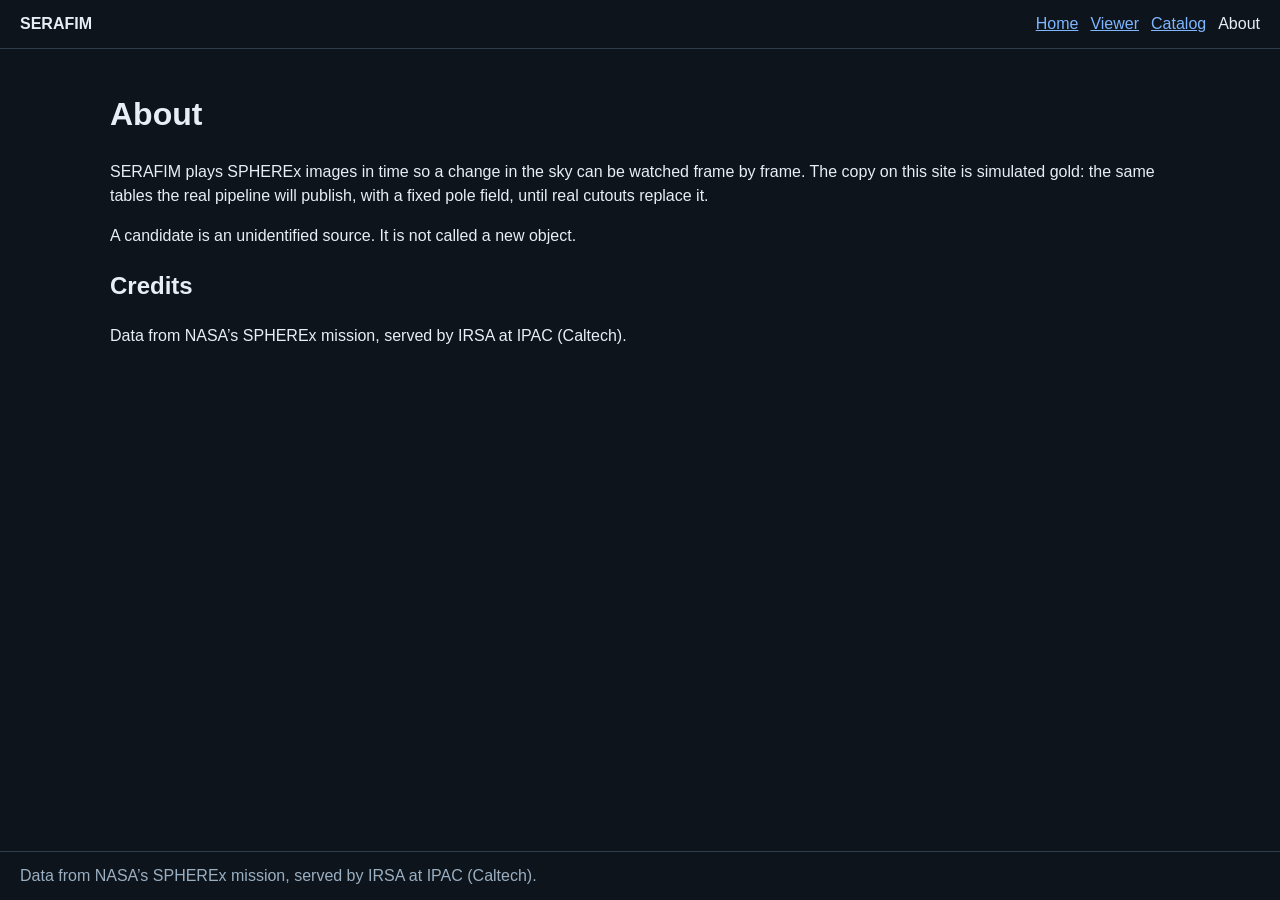
==== web/about.html @ 4dcbddbf "feat(web): publish a timeline the site can play The pages were only task comments. This plays the si" ====
<!DOCTYPE html>
<html lang="en">
<head>
  <meta charset="utf-8">
  <meta name="viewport" content="width=device-width, initial-scale=1">
  <title>About · SERAFIM</title>
  <link rel="stylesheet" href="css/styles.css">
</head>
<body>
  <header class="bar">
    <a class="brand" href="index.html">SERAFIM</a>
    <nav>
      <a href="index.html">Home</a>
      <a href="viewer.html">Viewer</a>
      <a href="catalog.html">Catalog</a>
      <a href="about.html" aria-current="page">About</a>
    </nav>
  </header>
  <main class="wrap">
    <h1>About</h1>
    <p>SERAFIM plays SPHEREx images in time so a change in the sky can be watched frame by frame. The copy on this site is simulated gold: the same tables the real pipeline will publish, with a fixed pole field, until real cutouts replace it.</p>
    <p>A candidate is an unidentified source. It is not called a new object.</p>
    <h2>Credits</h2>
    <p>Data from NASA’s SPHEREx mission, served by IRSA at IPAC (Caltech).</p>
  </main>
  <footer class="bar foot">
    Data from NASA’s SPHEREx mission, served by IRSA at IPAC (Caltech).
  </footer>
</body>
</html>
---- web/css/styles.css ----
:root {
  color-scheme: dark;
  --bg: #0e141b;
  --card: #18222c;
  --text: #e7eef6;
  --muted: #9aafc2;
  --line: #2c3d4e;
  --accent: #7eb6ff;
}

* { box-sizing: border-box; }

body {
  margin: 0;
  min-height: 100vh;
  display: flex;
  flex-direction: column;
  background: var(--bg);
  color: var(--text);
  font: 16px/1.5 "Segoe UI", sans-serif;
}

a { color: var(--accent); }

.bar {
  display: flex;
  flex-wrap: wrap;
  gap: 0.75rem 1.25rem;
  align-items: center;
  justify-content: space-between;
  padding: 0.75rem 1.25rem;
  border-bottom: 1px solid var(--line);
}

.foot { margin-top: auto; border-bottom: 0; border-top: 1px solid var(--line); color: var(--muted); }

.brand { font-weight: 700; text-decoration: none; color: var(--text); }

nav { display: flex; flex-wrap: wrap; gap: 0.75rem; }

nav a[aria-current="page"] { color: var(--text); text-decoration: none; }

.wrap { width: min(1100px, 100%); margin: 0 auto; padding: 1.25rem; }

.lead { font-size: 1.15rem; }

.status { color: var(--muted); }

.cards { display: grid; gap: 1rem; grid-template-columns: repeat(auto-fit, minmax(min(240px, 100%), 1fr)); }

.card {
  background: var(--card);
  border: 1px solid var(--line);
  border-radius: 12px;
  padding: 1rem;
}

button, .button {
  background: var(--accent);
  color: #071018;
  border: 0;
  border-radius: 8px;
  padding: 0.45rem 0.8rem;
  font: inherit;
  cursor: pointer;
  text-decoration: none;
  display: inline-block;
}

.toolbar, .caption { display: flex; flex-wrap: wrap; gap: 0.75rem 1rem; align-items: center; }

.toolbar input[type="range"] { width: min(280px, 60vw); }

.stage-row { display: flex; flex-wrap: wrap; gap: 1rem; align-items: flex-start; }

.stage { position: relative; max-width: 100%; }

.stage img { display: block; max-width: 100%; height: auto; background: #000; }

.stage svg { position: absolute; inset: 0; width: 100%; height: 100%; }

.panel {
  background: var(--card);
  border: 1px solid var(--line);
  border-radius: 12px;
  padding: 1rem;
  min-width: min(280px, 100%);
  max-width: 360px;
}

.panel dl { margin: 0; }
.panel dt { color: var(--muted); }
.panel dd { margin: 0 0 0.6rem; }

.table-wrap { overflow-x: auto; }

table { width: 100%; border-collapse: collapse; }

th, td { text-align: left; padding: 0.45rem 0.6rem; border-bottom: 1px solid var(--line); vertical-align: top; }

.mark { cursor: pointer; }
.known { fill: none; stroke: #3dde8a; stroke-width: 2; }
.candidate { fill: none; stroke: #f0b429; stroke-width: 2; }
.discarded { fill: none; stroke: #9aa4b2; stroke-width: 2; }
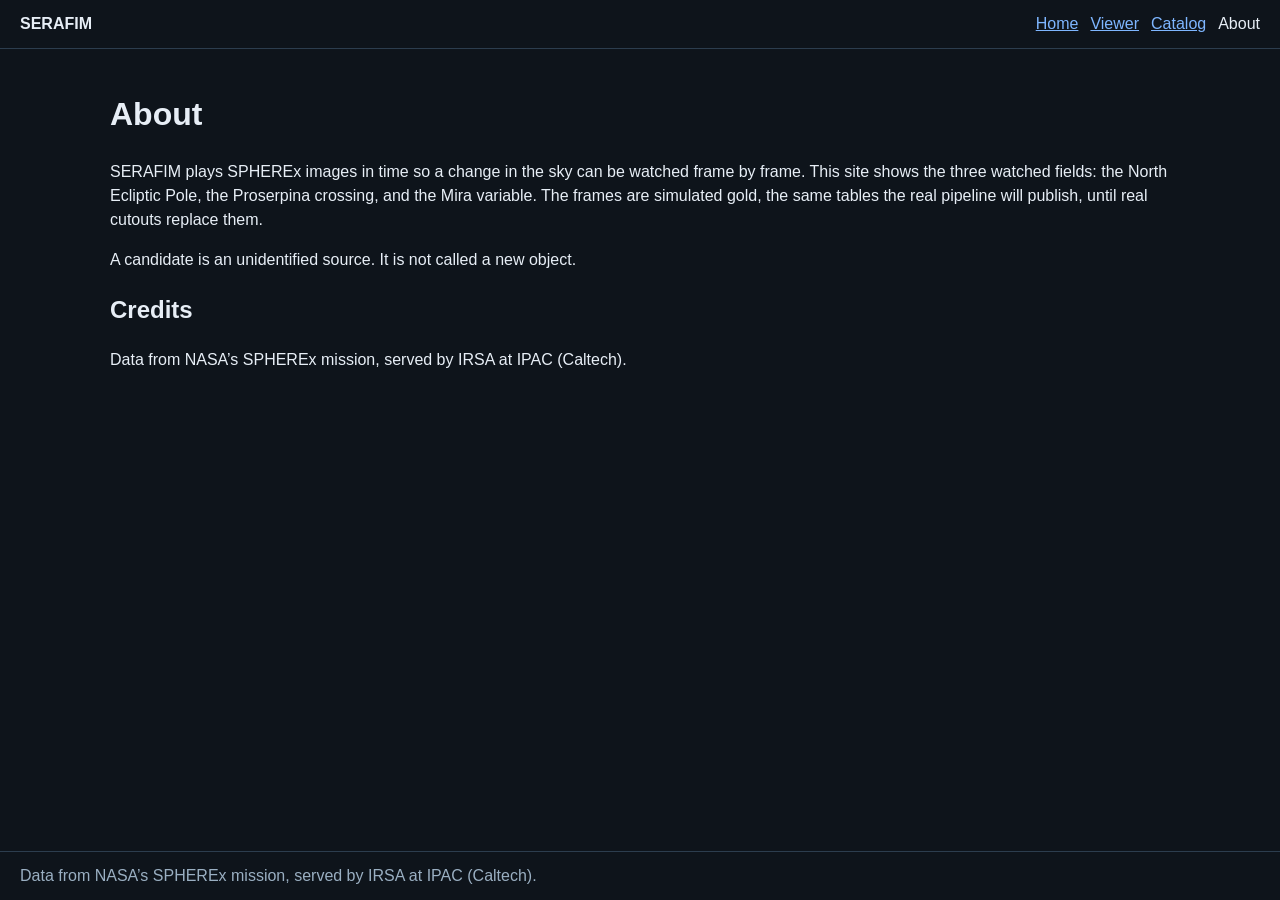
==== commit 0bf6fc69: "feat(web): show every watched region on the published site Co-authored-by: Cursor <cursoragent@curso" ====
--- a/web/about.html
+++ b/web/about.html
@@ -18,7 +18,7 @@
   </header>
   <main class="wrap">
     <h1>About</h1>
-    <p>SERAFIM plays SPHEREx images in time so a change in the sky can be watched frame by frame. The copy on this site is simulated gold: the same tables the real pipeline will publish, with a fixed pole field, until real cutouts replace it.</p>
+    <p>SERAFIM plays SPHEREx images in time so a change in the sky can be watched frame by frame. This site shows the three watched fields: the North Ecliptic Pole, the Proserpina crossing, and the Mira variable. The frames are simulated gold, the same tables the real pipeline will publish, until real cutouts replace them.</p>
     <p>A candidate is an unidentified source. It is not called a new object.</p>
     <h2>Credits</h2>
     <p>Data from NASA’s SPHEREx mission, served by IRSA at IPAC (Caltech).</p>
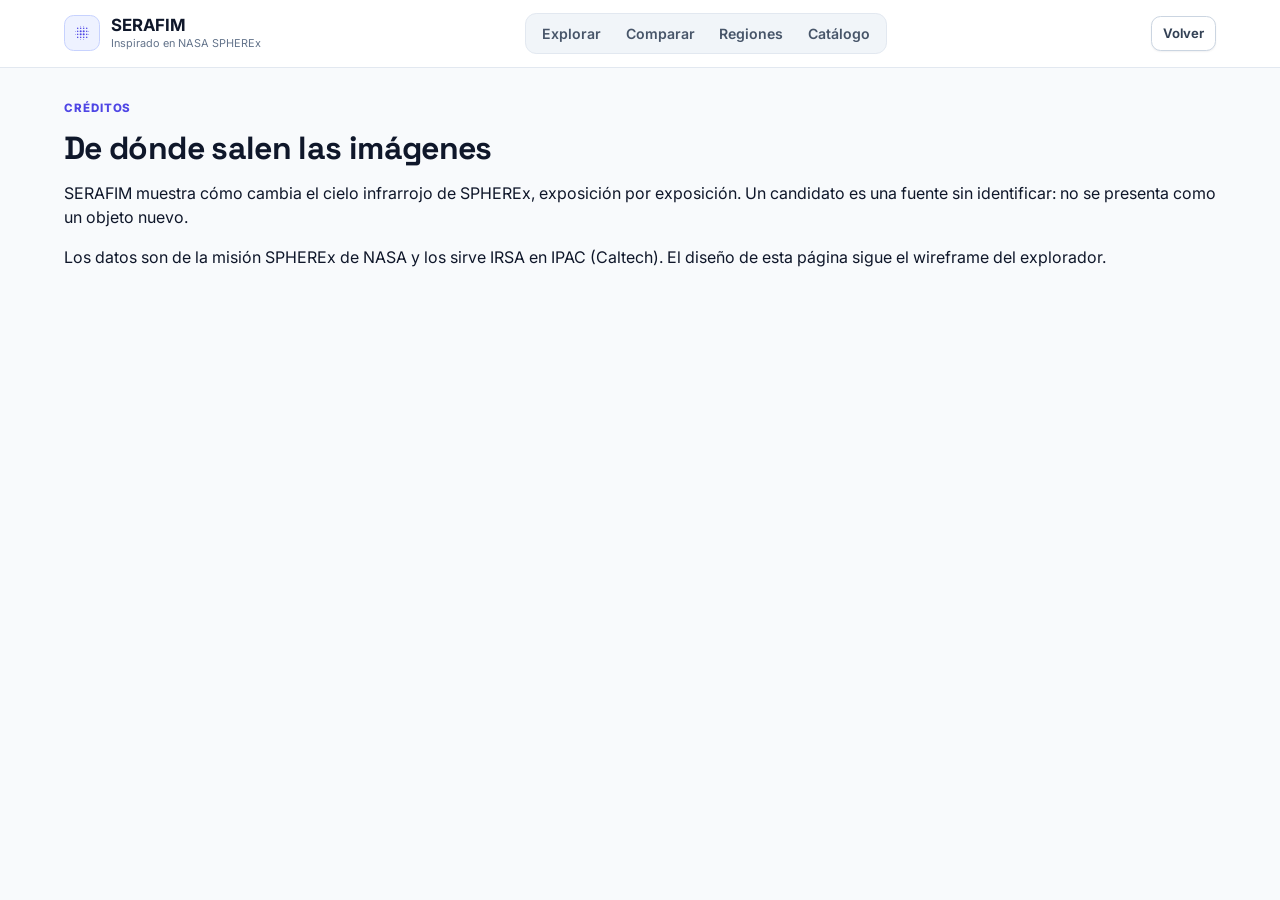
==== commit 36cfa5cf: "feat(web): use the Stitch explorer as the published site Co-authored-by: Cursor <cursoragent@cursor." ====
--- a/web/about.html
+++ b/web/about.html
@@ -1,30 +1,36 @@
 <!DOCTYPE html>
-<html lang="en">
+<html lang="es">
 <head>
   <meta charset="utf-8">
   <meta name="viewport" content="width=device-width, initial-scale=1">
-  <title>About · SERAFIM</title>
+  <title>Créditos · SERAFIM</title>
+  <link rel="preconnect" href="https://fonts.googleapis.com">
+  <link rel="preconnect" href="https://fonts.gstatic.com" crossorigin>
+  <link href="https://fonts.googleapis.com/css2?family=Inter:wght@400;600;700&family=Space+Grotesk:wght@600;700&display=swap" rel="stylesheet">
+  <link href="https://fonts.googleapis.com/css2?family=Material+Symbols+Outlined:opsz,wght,FILL,GRAD@24,500,0,0&display=swap" rel="stylesheet">
   <link rel="stylesheet" href="css/styles.css">
 </head>
 <body>
-  <header class="bar">
-    <a class="brand" href="index.html">SERAFIM</a>
-    <nav>
-      <a href="index.html">Home</a>
-      <a href="viewer.html">Viewer</a>
-      <a href="catalog.html">Catalog</a>
-      <a href="about.html" aria-current="page">About</a>
-    </nav>
+  <header class="top">
+    <div class="top-inner">
+      <a class="brand" href="index.html">
+        <span class="mark-logo" aria-hidden="true"><span class="material-symbols-outlined">blur_on</span></span>
+        <span><strong>SERAFIM</strong><small>Inspirado en NASA SPHEREx</small></span>
+      </a>
+      <nav class="nav" aria-label="Secciones">
+        <a href="index.html#visor">Explorar</a>
+        <a href="index.html#comparador">Comparar</a>
+        <a href="index.html#regiones">Regiones</a>
+        <a href="index.html#catalogo">Catálogo</a>
+      </nav>
+      <a class="ghost" href="index.html">Volver</a>
+    </div>
   </header>
-  <main class="wrap">
-    <h1>About</h1>
-    <p>SERAFIM plays SPHEREx images in time so a change in the sky can be watched frame by frame. This site shows the three watched fields: the North Ecliptic Pole, the Proserpina crossing, and the Mira variable. The frames are simulated gold, the same tables the real pipeline will publish, until real cutouts replace them.</p>
-    <p>A candidate is an unidentified source. It is not called a new object.</p>
-    <h2>Credits</h2>
-    <p>Data from NASA’s SPHEREx mission, served by IRSA at IPAC (Caltech).</p>
+  <main class="block page">
+    <span class="kicker">Créditos</span>
+    <h1>De dónde salen las imágenes</h1>
+    <p>SERAFIM muestra cómo cambia el cielo infrarrojo de SPHEREx, exposición por exposición. Un candidato es una fuente sin identificar: no se presenta como un objeto nuevo.</p>
+    <p>Los datos son de la misión SPHEREx de NASA y los sirve IRSA en IPAC (Caltech). El diseño de esta página sigue el wireframe del explorador.</p>
   </main>
-  <footer class="bar foot">
-    Data from NASA’s SPHEREx mission, served by IRSA at IPAC (Caltech).
-  </footer>
 </body>
 </html>
--- a/web/css/styles.css
+++ b/web/css/styles.css
@@ -1,104 +1,508 @@
 :root {
-  color-scheme: dark;
-  --bg: #0e141b;
-  --card: #18222c;
-  --text: #e7eef6;
-  --muted: #9aafc2;
-  --line: #2c3d4e;
-  --accent: #7eb6ff;
+  --bg: #f8fafc;
+  --surface: #ffffff;
+  --ink: #0f172a;
+  --muted: #64748b;
+  --line: #e2e8f0;
+  --line-strong: #cbd5e1;
+  --indigo: #4f46e5;
+  --indigo-dark: #4338ca;
+  --indigo-soft: #eef2ff;
+  --amber: #f59e0b;
+  --amber-dark: #d97706;
+  --amber-soft: #fffbeb;
+  --amber-ink: #92400e;
+  --green: #10b981;
+  --green-soft: #ecfdf5;
+  --green-ink: #047857;
+  --shadow: 0 1px 2px rgba(15, 23, 42, 0.06);
+  --header: 4.25rem;
+  color-scheme: light;
 }
 
 * { box-sizing: border-box; }
+
+html { scroll-padding-top: calc(var(--header) + 0.75rem); }
 
 body {
   margin: 0;
   min-height: 100vh;
+  background: var(--bg);
+  color: var(--ink);
+  font: 16px/1.5 Inter, "Segoe UI", sans-serif;
+}
+
+h1, h2, h3, .num {
+  font-family: "Space Grotesk", Inter, sans-serif;
+  letter-spacing: -0.02em;
+}
+
+a { color: inherit; }
+
+button, select, input { font: inherit; }
+
+.top {
+  position: sticky;
+  top: 0;
+  z-index: 20;
+  height: var(--header);
+  display: flex;
+  align-items: center;
+  background: rgba(255, 255, 255, 0.95);
+  border-bottom: 1px solid var(--line);
+  backdrop-filter: blur(10px);
+}
+
+.top-inner, .block, .band-inner, .foot-inner {
+  width: min(72rem, calc(100% - 2rem));
+  margin: 0 auto;
+}
+
+.top-inner {
+  display: flex;
+  align-items: center;
+  justify-content: space-between;
+  gap: 0.75rem;
+}
+
+.brand {
+  display: flex;
+  align-items: center;
+  gap: 0.7rem;
+  text-decoration: none;
+  color: var(--ink);
+}
+
+.mark-logo {
+  width: 2.25rem;
+  height: 2.25rem;
+  display: grid;
+  place-items: center;
+  border-radius: 0.6rem;
+  background: var(--indigo-soft);
+  border: 1px solid #c7d2fe;
+  color: var(--indigo);
+}
+
+.brand strong { display: block; font-size: 1.05rem; line-height: 1.1; }
+.brand small { display: block; color: var(--muted); font-size: 0.68rem; }
+
+.nav {
+  display: flex;
+  gap: 0.15rem;
+  padding: 0.3rem;
+  border: 1px solid var(--line);
+  border-radius: 0.7rem;
+  background: #f1f5f9;
+  overflow-x: auto;
+}
+
+.nav a {
+  text-decoration: none;
+  color: #475569;
+  font-size: 0.88rem;
+  font-weight: 600;
+  padding: 0.28rem 0.7rem;
+  border-radius: 0.45rem;
+  white-space: nowrap;
+}
+
+.nav a[aria-current="page"], .nav a:hover {
+  background: white;
+  color: var(--indigo);
+}
+
+.tools { display: flex; align-items: center; gap: 0.45rem; }
+
+.chip, .ghost, .primary, .amber {
+  display: inline-flex;
+  align-items: center;
+  justify-content: center;
+  gap: 0.35rem;
+  border-radius: 0.6rem;
+  text-decoration: none;
+  cursor: pointer;
+}
+
+.chip, .ghost {
+  border: 1px solid var(--line-strong);
+  background: white;
+  color: #334155;
+  box-shadow: var(--shadow);
+}
+
+.chip { padding: 0.28rem 0.55rem 0.28rem 0.28rem; font-size: 0.78rem; font-weight: 700; }
+.sun {
+  width: 1.5rem;
+  height: 1.5rem;
+  display: grid;
+  place-items: center;
+  border-radius: 999px;
+  background: #fef3c7;
+  color: #d97706;
+}
+
+.ghost { padding: 0.4rem 0.7rem; font-size: 0.82rem; font-weight: 650; }
+.ghost:hover { border-color: #94a3b8; color: var(--indigo); }
+
+.primary, .amber {
+  border: 0;
+  color: white;
+  font-weight: 700;
+  padding: 0.7rem 1rem;
+  box-shadow: var(--shadow);
+}
+
+.primary { background: var(--indigo); }
+.primary:hover { background: var(--indigo-dark); }
+.amber { background: var(--amber); color: white; }
+.amber:hover { background: var(--amber-dark); }
+.wide { width: 100%; }
+
+.hero {
+  text-align: center;
+  padding: 3.5rem 1rem 2.5rem;
+}
+
+.pill {
+  display: inline-flex;
+  align-items: center;
+  gap: 0.45rem;
+  padding: 0.25rem 0.7rem;
+  border-radius: 999px;
+  background: var(--indigo-soft);
+  border: 1px solid #c7d2fe;
+  color: #4338ca;
+  font-size: 0.75rem;
+  font-weight: 700;
+}
+
+.dot {
+  width: 0.5rem;
+  height: 0.5rem;
+  border-radius: 999px;
+  background: var(--green);
+  box-shadow: 0 0 0 0 rgba(16, 185, 129, 0.7);
+  animation: pulse 1.8s infinite;
+}
+
+h1 {
+  margin: 0.9rem auto 0.6rem;
+  max-width: 16ch;
+  font-size: clamp(2.2rem, 5vw, 3.6rem);
+  line-height: 1.05;
+  font-weight: 700;
+}
+
+.hero p, .intro { color: #475569; }
+
+.hero p { max-width: 40rem; margin: 0 auto 1.2rem; }
+
+.metrics, .band { background: white; border-block: 1px solid var(--line); }
+
+.metrics { padding: 2.2rem 0; }
+.band { padding: 3.5rem 0; }
+.block { padding: 3.5rem 0; }
+
+.kicker {
+  display: block;
+  margin-bottom: 0.2rem;
+  color: var(--indigo);
+  font-size: 0.72rem;
+  font-weight: 800;
+  letter-spacing: 0.08em;
+  text-transform: uppercase;
+}
+
+.kicker.warm-kicker { color: var(--amber-ink); }
+
+.material-symbols-outlined {
+  font-family: "Material Symbols Outlined";
+  font-weight: normal;
+  font-style: normal;
+  font-size: 1.15rem;
+  line-height: 1;
+  display: inline-block;
+  vertical-align: middle;
+}
+
+.section-head, .split-head {
+  display: flex;
+  flex-wrap: wrap;
+  justify-content: space-between;
+  gap: 0.8rem 1.5rem;
+  align-items: end;
+  margin-bottom: 1rem;
+}
+
+h2 { margin: 0; font-size: clamp(1.6rem, 3vw, 2rem); font-weight: 700; }
+.section-head p, .split-head p { margin: 0.25rem 0 0; color: var(--muted); max-width: 36rem; }
+
+.row-between { display: flex; justify-content: space-between; gap: 1rem; align-items: center; }
+.eyebrow {
+  font-size: 0.72rem;
+  font-weight: 800;
+  letter-spacing: 0.08em;
+  text-transform: uppercase;
+  color: var(--muted);
+}
+.live { color: #475569; font-size: 0.78rem; font-weight: 650; display: inline-flex; align-items: center; gap: 0.4rem; }
+.live .dot { animation: none; }
+
+.grid-4, .grid-3, .grid-2 { display: grid; gap: 0.9rem; }
+.grid-4 { grid-template-columns: repeat(4, 1fr); margin-top: 0.9rem; }
+.grid-3 { grid-template-columns: repeat(3, 1fr); }
+.grid-2 { grid-template-columns: 1fr 1fr; align-items: stretch; }
+
+.stat, .card, .panel, .sheet, .event, .table-wrap {
+  background: var(--surface);
+  border: 1px solid var(--line);
+  border-radius: 0.8rem;
+  box-shadow: var(--shadow);
+}
+
+.stat { padding: 1.1rem 1.15rem 1rem; background: #f8fafc; display: flex; flex-direction: column; gap: 0.45rem; }
+.stat.warm { background: #fffbeb; border-color: #fde68a; }
+.stat header, .event { display: flex; }
+.stat header { justify-content: space-between; gap: 0.5rem; align-items: start; }
+.stat header span, .mini b, .label {
+  font-size: 0.68rem;
+  font-weight: 800;
+  letter-spacing: 0.04em;
+  text-transform: uppercase;
+  color: var(--muted);
+}
+.num { font-size: clamp(1.7rem, 3vw, 2.15rem); font-weight: 700; line-height: 1; }
+.stat p, .card p, .event p { margin: 0; color: var(--muted); font-size: 0.78rem; }
+.stat.warm .num, .amber-text { color: #d97706; }
+.indigo-text { color: var(--indigo); }
+
+.tag {
+  display: inline-flex;
+  align-items: center;
+  gap: 0.3rem;
+  padding: 0.1rem 0.45rem;
+  border-radius: 0.4rem;
+  border: 1px solid var(--line);
+  background: #f1f5f9;
+  color: #475569;
+  font-size: 0.68rem;
+  font-weight: 700;
+  white-space: nowrap;
+}
+.tag.green { background: var(--green-soft); color: var(--green-ink); border-color: #a7f3d0; }
+.tag.amber { background: #fef3c7; color: var(--amber-ink); border-color: #fcd34d; }
+.tag.indigo { background: var(--indigo-soft); color: #4338ca; border-color: #c7d2fe; }
+
+.sky {
+  position: relative;
+  aspect-ratio: 4 / 3;
+  overflow: hidden;
+  border-radius: 0.75rem;
+  border: 1px solid #cbd5e1;
+  background: #020617;
+  box-shadow: 0 8px 24px rgba(15, 23, 42, 0.12);
+}
+
+.sky img, .sky svg { position: absolute; inset: 0; width: 100%; height: 100%; }
+.sky img { object-fit: contain; }
+.sky svg { pointer-events: none; }
+.mark { pointer-events: auto; cursor: pointer; }
+.known { fill: none; stroke: #10b981; stroke-width: 2.5; }
+.candidate { fill: #f59e0b; stroke: white; stroke-width: 2; }
+.discarded { stroke: #e2e8f0; stroke-width: 2; }
+.mark.selected { stroke: white; stroke-width: 3; filter: drop-shadow(0 0 6px rgba(245, 158, 11, 0.9)); }
+
+.badge {
+  position: absolute;
+  z-index: 2;
+  background: rgba(255, 255, 255, 0.95);
+  border: 1px solid #cbd5e1;
+  border-radius: 0.4rem;
+  padding: 0.15rem 0.45rem;
+  font-size: 0.72rem;
+  font-weight: 700;
+  color: #1e293b;
+}
+.badge.tl { top: 0.6rem; left: 0.6rem; }
+.badge.br { right: 0.6rem; bottom: 0.6rem; color: var(--green-ink); }
+.badge.bl { left: 0.6rem; bottom: 0.6rem; }
+
+.legend, .controls, .choice {
+  display: flex;
+  flex-wrap: wrap;
+  align-items: center;
+  gap: 0.7rem 1rem;
+}
+
+.legend, .controls {
+  margin-top: 0.7rem;
+  padding: 0.65rem 0.8rem;
+  background: white;
+  border: 1px solid var(--line);
+  border-radius: 0.7rem;
+  font-size: 0.78rem;
+}
+
+.swatch { width: 0.7rem; height: 0.7rem; display: inline-block; margin-right: 0.3rem; }
+.swatch.known { background: var(--green); border-radius: 999px; }
+.swatch.candidate { background: var(--amber); transform: rotate(45deg); }
+.swatch.discarded { background: transparent; color: #94a3b8; transform: none; font-weight: 800; }
+
+.panel { padding: 1.15rem 1.2rem 1.2rem; display: flex; flex-direction: column; gap: 0.8rem; }
+.panel h3 { margin: 0.15rem 0 0; font-size: 1.45rem; }
+.facts, .dates, .deltas { display: grid; gap: 0.45rem; }
+.facts { grid-template-columns: repeat(3, 1fr); padding: 0.7rem; border-radius: 0.65rem; background: #f8fafc; border: 1px solid var(--line); }
+.facts div, .dates div, .deltas div { display: flex; flex-direction: column; gap: 0.1rem; }
+.facts strong, .dates strong, .deltas strong { font-size: 0.82rem; }
+.notes {
+  padding: 0.75rem 0.8rem;
+  border-radius: 0.65rem;
+  background: #fffbeb;
+  border: 1px solid #fde68a;
   display: flex;
   flex-direction: column;
-  background: var(--bg);
-  color: var(--text);
-  font: 16px/1.5 "Segoe UI", sans-serif;
-}
-
-a { color: var(--accent); }
-
-.bar {
-  display: flex;
-  flex-wrap: wrap;
-  gap: 0.75rem 1.25rem;
-  align-items: center;
+  gap: 0.35rem;
+  font-size: 0.8rem;
+}
+.compare-box { padding: 0.75rem; border: 1px solid var(--line); border-radius: 0.65rem; }
+.dates { grid-template-columns: 1fr 1fr; }
+.dates div, .deltas div { padding: 0.45rem; border-radius: 0.5rem; background: #f8fafc; border: 1px solid var(--line); }
+.deltas { grid-template-columns: repeat(3, 1fr); }
+.actions { display: flex; flex-wrap: wrap; gap: 0.5rem; }
+.actions .primary, .actions .ghost { flex: 1; }
+
+.slider { flex: 1; min-width: 8rem; accent-color: var(--indigo); }
+.play { padding: 0.35rem 0.7rem; font-size: 0.82rem; }
+
+.photo {
+  padding: 0.75rem;
+  border-radius: 0.8rem;
+  background: #f8fafc;
+  border: 1px solid var(--line);
+  display: flex;
+  flex-direction: column;
+  gap: 0.55rem;
+}
+.photo.current { border-color: #fcd34d; }
+.photo header { display: flex; justify-content: space-between; gap: 0.5rem; align-items: center; font-size: 0.88rem; }
+.frame-title { display: inline-flex; align-items: center; gap: 0.4rem; font-weight: 800; }
+
+.sheet { margin-top: 1rem; padding: 1rem 1.1rem; background: #f8fafc; }
+.sheet h3 { margin: 0; font-size: 1.15rem; }
+.event {
+  padding: 0.9rem;
+  flex-direction: column;
   justify-content: space-between;
-  padding: 0.75rem 1.25rem;
-  border-bottom: 1px solid var(--line);
-}
-
-.foot { margin-top: auto; border-bottom: 0; border-top: 1px solid var(--line); color: var(--muted); }
-
-.brand { font-weight: 700; text-decoration: none; color: var(--text); }
-
-nav { display: flex; flex-wrap: wrap; gap: 0.75rem; }
-
-nav a[aria-current="page"] { color: var(--text); text-decoration: none; }
-
-.wrap { width: min(1100px, 100%); margin: 0 auto; padding: 1.25rem; }
-
-.lead { font-size: 1.15rem; }
-
-.status { color: var(--muted); }
-
-.cards { display: grid; gap: 1rem; grid-template-columns: repeat(auto-fit, minmax(min(240px, 100%), 1fr)); }
-
-.card {
-  background: var(--card);
-  border: 1px solid var(--line);
-  border-radius: 12px;
-  padding: 1rem;
-}
-
-button, .button {
-  background: var(--accent);
-  color: #071018;
+  gap: 0.6rem;
+  background: white;
+}
+.event strong { display: block; }
+.event .foot { align-self: end; font-size: 0.72rem; font-weight: 800; }
+.event.new { border-color: #fcd34d; }
+.event.new strong { color: var(--amber-ink); }
+
+.card { padding: 1.15rem; display: flex; flex-direction: column; justify-content: space-between; gap: 0.9rem; background: white; }
+.card .icon { font-size: 1.7rem; }
+.card h3 { margin: 0.2rem 0; font-size: 1.15rem; }
+.card.active { border: 2px solid var(--amber); box-shadow: 0 8px 20px rgba(245, 158, 11, 0.16); }
+.card.active h3 { color: #b45309; }
+.flag {
+  position: relative;
+  top: -1.6rem;
+  align-self: end;
+  margin-bottom: -1.2rem;
+  background: var(--amber);
+  color: white;
+  font-size: 0.65rem;
+  font-weight: 800;
+  letter-spacing: 0.06em;
+  text-transform: uppercase;
+  padding: 0.12rem 0.45rem;
+  border-radius: 0.35rem;
+}
+
+.gif-layout { display: grid; grid-template-columns: 5fr 7fr; gap: 1rem; align-items: center; }
+.gif-controls, .choice button {
+  border-radius: 0.55rem;
+}
+.gif-controls { padding: 1.2rem; background: #f8fafc; border: 1px solid var(--line); display: flex; flex-direction: column; gap: 0.9rem; }
+.choice { display: grid; grid-template-columns: repeat(3, 1fr); }
+.choice button {
+  border: 1px solid var(--line-strong);
+  background: white;
+  padding: 0.5rem 0.3rem;
+  font-size: 0.78rem;
+  font-weight: 700;
+  color: #334155;
+  cursor: pointer;
+}
+.choice button[aria-pressed="true"] { background: var(--indigo); color: white; border-color: var(--indigo); }
+.duration {
+  padding: 0.7rem 0.8rem;
+  border-radius: 0.6rem;
+  background: var(--amber-soft);
+  border: 1px solid #fde68a;
+  color: var(--amber-ink);
+  font-size: 0.8rem;
+  font-weight: 650;
+}
+.hint { margin: 0.4rem 0 0; text-align: center; color: var(--muted); font-size: 0.75rem; }
+
+.table-wrap { overflow-x: auto; }
+table { width: 100%; border-collapse: collapse; }
+th, td { text-align: left; padding: 0.8rem 0.9rem; }
+th {
+  background: #f1f5f9;
+  color: #475569;
+  font-size: 0.7rem;
+  letter-spacing: 0.06em;
+  text-transform: uppercase;
+}
+td { border-top: 1px solid #f1f5f9; font-size: 0.9rem; }
+tr:hover td { background: #f8fafc; }
+.name-cell { display: flex; align-items: center; gap: 0.45rem; font-weight: 750; }
+td.right, th.right { text-align: right; }
+
+.foot { background: #f1f5f9; border-top: 1px solid var(--line); padding: 2.2rem 0; color: #475569; }
+.foot-inner { display: flex; justify-content: space-between; gap: 1.5rem; align-items: start; }
+.foot strong { color: var(--ink); }
+.foot p { margin: 0.3rem 0 0; max-width: 38rem; font-size: 0.78rem; color: var(--muted); }
+.foot nav { display: flex; flex-wrap: wrap; gap: 0.8rem; font-size: 0.78rem; font-weight: 650; }
+.foot a { text-decoration: none; }
+.foot a:hover { color: var(--ink); }
+.credit { margin-top: 0.8rem; }
+
+dialog {
   border: 0;
-  border-radius: 8px;
-  padding: 0.45rem 0.8rem;
-  font: inherit;
-  cursor: pointer;
-  text-decoration: none;
-  display: inline-block;
-}
-
-.toolbar, .caption { display: flex; flex-wrap: wrap; gap: 0.75rem 1rem; align-items: center; }
-
-.toolbar input[type="range"] { width: min(280px, 60vw); }
-
-.stage-row { display: flex; flex-wrap: wrap; gap: 1rem; align-items: flex-start; }
-
-.stage { position: relative; max-width: 100%; }
-
-.stage img { display: block; max-width: 100%; height: auto; background: #000; }
-
-.stage svg { position: absolute; inset: 0; width: 100%; height: 100%; }
-
-.panel {
-  background: var(--card);
-  border: 1px solid var(--line);
-  border-radius: 12px;
-  padding: 1rem;
-  min-width: min(280px, 100%);
-  max-width: 360px;
-}
-
-.panel dl { margin: 0; }
-.panel dt { color: var(--muted); }
-.panel dd { margin: 0 0 0.6rem; }
-
-.table-wrap { overflow-x: auto; }
-
-table { width: 100%; border-collapse: collapse; }
-
-th, td { text-align: left; padding: 0.45rem 0.6rem; border-bottom: 1px solid var(--line); vertical-align: top; }
-
-.mark { cursor: pointer; }
-.known { fill: none; stroke: #3dde8a; stroke-width: 2; }
-.candidate { fill: none; stroke: #f0b429; stroke-width: 2; }
-.discarded { fill: none; stroke: #9aa4b2; stroke-width: 2; }
+  border-radius: 0.9rem;
+  padding: 1.2rem 1.3rem 1.3rem;
+  max-width: 28rem;
+  box-shadow: 0 20px 50px rgba(15, 23, 42, 0.25);
+}
+dialog::backdrop { background: rgba(15, 23, 42, 0.45); }
+dialog ol { margin: 0.4rem 0 1rem; padding-left: 1.2rem; color: #334155; }
+dialog .ghost { float: right; }
+
+.page { padding: 2rem 0 3rem; }
+.page h1 { max-width: none; font-size: 2rem; }
+
+@media (max-width: 980px) {
+  .grid-4 { grid-template-columns: 1fr 1fr; }
+  .gif-layout { grid-template-columns: 1fr; }
+  .top { height: auto; }
+  .top-inner { flex-wrap: wrap; padding: 0.55rem 0; }
+  .nav { order: 3; width: 100%; }
+}
+
+@media (max-width: 720px) {
+  .grid-4, .grid-3, .grid-2, .facts, .deltas { grid-template-columns: 1fr; }
+  .top { height: auto; }
+  .top-inner { padding: 0.55rem 0; }
+  .chip span { display: none; }
+  .foot-inner { flex-direction: column; }
+}
+
+@keyframes pulse {
+  70% { box-shadow: 0 0 0 6px rgba(16, 185, 129, 0); }
+}
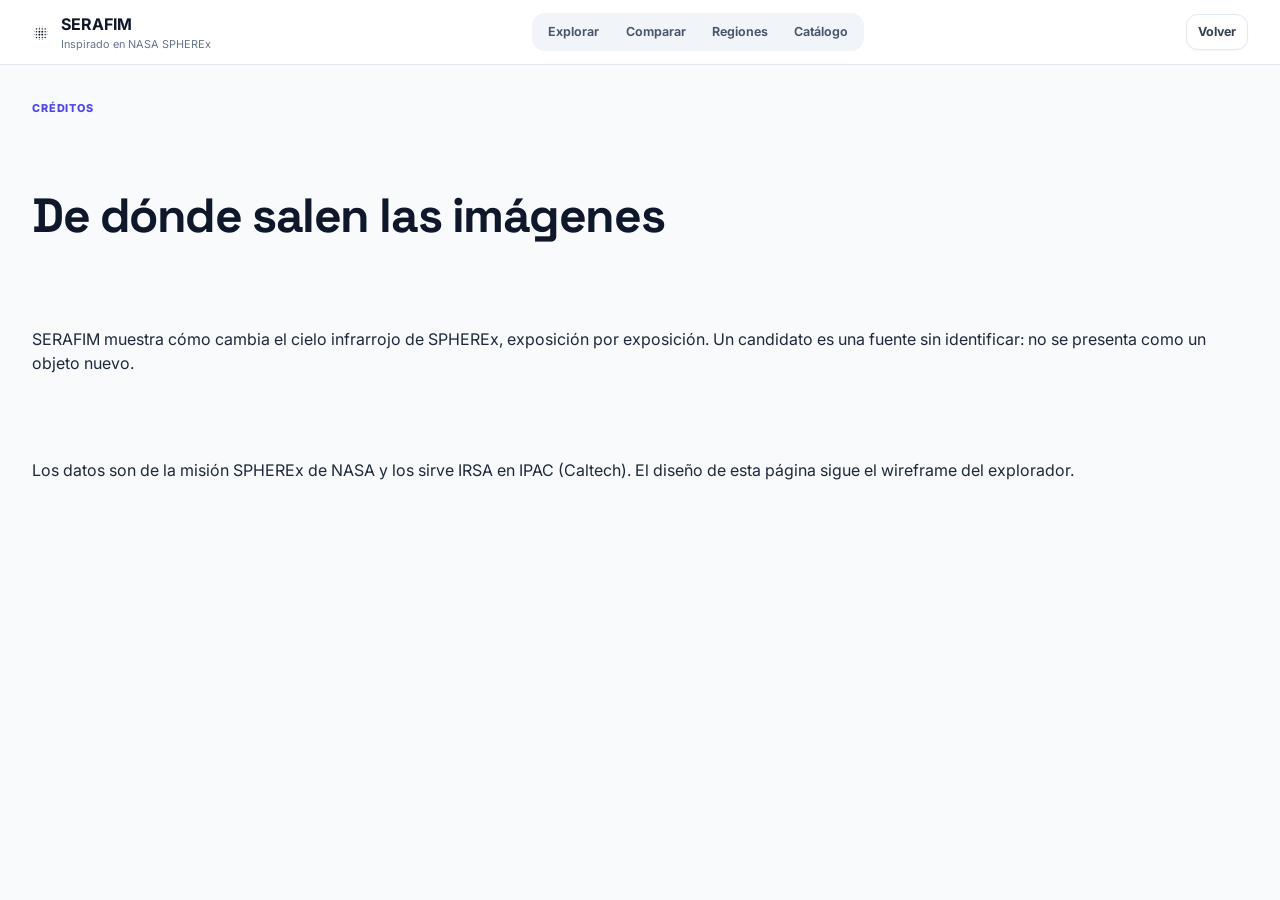
==== commit f6b5bbc2: "feat(web): match the capture layout and the five target cards Co-authored-by: Cursor <cursoragent@cu" ====
--- a/web/about.html
+++ b/web/about.html
@@ -6,7 +6,7 @@
   <title>Créditos · SERAFIM</title>
   <link rel="preconnect" href="https://fonts.googleapis.com">
   <link rel="preconnect" href="https://fonts.gstatic.com" crossorigin>
-  <link href="https://fonts.googleapis.com/css2?family=Inter:wght@400;600;700&family=Space+Grotesk:wght@600;700&display=swap" rel="stylesheet">
+  <link href="https://fonts.googleapis.com/css2?family=Inter:wght@400;600;700;800&family=Space+Grotesk:wght@600;700;800&display=swap" rel="stylesheet">
   <link href="https://fonts.googleapis.com/css2?family=Material+Symbols+Outlined:opsz,wght,FILL,GRAD@24,500,0,0&display=swap" rel="stylesheet">
   <link rel="stylesheet" href="css/styles.css">
 </head>
--- a/web/css/styles.css
+++ b/web/css/styles.css
@@ -1,508 +1,338 @@
 :root {
   --bg: #f8fafc;
-  --surface: #ffffff;
   --ink: #0f172a;
   --muted: #64748b;
   --line: #e2e8f0;
-  --line-strong: #cbd5e1;
   --indigo: #4f46e5;
   --indigo-dark: #4338ca;
   --indigo-soft: #eef2ff;
   --amber: #f59e0b;
   --amber-dark: #d97706;
   --amber-soft: #fffbeb;
-  --amber-ink: #92400e;
-  --green: #10b981;
-  --green-soft: #ecfdf5;
-  --green-ink: #047857;
-  --shadow: 0 1px 2px rgba(15, 23, 42, 0.06);
-  --header: 4.25rem;
+  --card: #ffffff;
   color-scheme: light;
 }
 
 * { box-sizing: border-box; }
 
-html { scroll-padding-top: calc(var(--header) + 0.75rem); }
+html { scroll-padding-top: 5rem; }
 
 body {
   margin: 0;
   min-height: 100vh;
   background: var(--bg);
-  color: var(--ink);
+  color: #1e293b;
   font: 16px/1.5 Inter, "Segoe UI", sans-serif;
 }
 
-h1, h2, h3, .num {
-  font-family: "Space Grotesk", Inter, sans-serif;
-  letter-spacing: -0.02em;
-}
-
-a { color: inherit; }
-
-button, select, input { font: inherit; }
+h1, h2, h3, .num { font-family: "Space Grotesk", Inter, sans-serif; letter-spacing: -0.03em; }
+
+a { color: inherit; text-decoration: none; }
+
+button, input { font: inherit; }
+
+.material-symbols-outlined {
+  font-family: "Material Symbols Outlined";
+  font-weight: normal;
+  font-style: normal;
+  font-size: 1.1rem;
+  line-height: 1;
+  display: inline-block;
+  vertical-align: middle;
+}
 
 .top {
   position: sticky;
   top: 0;
   z-index: 20;
-  height: var(--header);
-  display: flex;
-  align-items: center;
-  background: rgba(255, 255, 255, 0.95);
+  background: white;
   border-bottom: 1px solid var(--line);
-  backdrop-filter: blur(10px);
-}
-
-.top-inner, .block, .band-inner, .foot-inner {
-  width: min(72rem, calc(100% - 2rem));
+}
+
+.top-inner, .page {
+  width: min(76rem, calc(100% - 2.5rem));
   margin: 0 auto;
 }
 
 .top-inner {
+  min-height: 4rem;
   display: flex;
   align-items: center;
   justify-content: space-between;
-  gap: 0.75rem;
-}
-
-.brand {
-  display: flex;
-  align-items: center;
-  gap: 0.7rem;
-  text-decoration: none;
-  color: var(--ink);
-}
-
-.mark-logo {
+  gap: 0.8rem;
+}
+
+.brand { display: flex; align-items: center; gap: 0.7rem; color: var(--ink); }
+.logo {
   width: 2.25rem;
   height: 2.25rem;
   display: grid;
   place-items: center;
   border-radius: 0.6rem;
+  background: var(--indigo);
+  color: white;
+  box-shadow: 0 6px 14px rgba(79, 70, 229, 0.25);
+}
+.brand-name { display: flex; align-items: center; gap: 0.4rem; font-weight: 700; }
+.badge-mini {
+  font-size: 0.62rem;
+  font-weight: 700;
+  letter-spacing: 0.06em;
+  text-transform: uppercase;
+  color: #4338ca;
   background: var(--indigo-soft);
   border: 1px solid #c7d2fe;
-  color: var(--indigo);
-}
-
-.brand strong { display: block; font-size: 1.05rem; line-height: 1.1; }
+  border-radius: 0.35rem;
+  padding: 0.05rem 0.35rem;
+}
 .brand small { display: block; color: var(--muted); font-size: 0.68rem; }
 
 .nav {
   display: flex;
   gap: 0.15rem;
-  padding: 0.3rem;
-  border: 1px solid var(--line);
-  border-radius: 0.7rem;
+  padding: 0.25rem;
   background: #f1f5f9;
-  overflow-x: auto;
-}
-
+  border-radius: 0.8rem;
+}
 .nav a {
-  text-decoration: none;
+  padding: 0.35rem 0.75rem;
+  border-radius: 0.55rem;
   color: #475569;
-  font-size: 0.88rem;
-  font-weight: 600;
-  padding: 0.28rem 0.7rem;
-  border-radius: 0.45rem;
+  font-size: 0.78rem;
+  font-weight: 650;
   white-space: nowrap;
 }
-
-.nav a[aria-current="page"], .nav a:hover {
-  background: white;
-  color: var(--indigo);
-}
-
-.tools { display: flex; align-items: center; gap: 0.45rem; }
-
-.chip, .ghost, .primary, .amber {
+.nav a:hover, .nav a[aria-current="page"] { background: white; color: var(--ink); box-shadow: 0 1px 2px rgba(15, 23, 42, 0.08); }
+
+.tools { display: flex; gap: 0.45rem; }
+.ghost, .primary, .amber, .soft {
   display: inline-flex;
   align-items: center;
   justify-content: center;
   gap: 0.35rem;
-  border-radius: 0.6rem;
-  text-decoration: none;
+  border-radius: 0.75rem;
   cursor: pointer;
-}
-
-.chip, .ghost {
-  border: 1px solid var(--line-strong);
+  font-weight: 700;
+  font-size: 0.78rem;
+}
+.ghost, .soft {
+  border: 1px solid var(--line);
   background: white;
   color: #334155;
-  box-shadow: var(--shadow);
-}
-
-.chip { padding: 0.28rem 0.55rem 0.28rem 0.28rem; font-size: 0.78rem; font-weight: 700; }
-.sun {
-  width: 1.5rem;
-  height: 1.5rem;
-  display: grid;
-  place-items: center;
-  border-radius: 999px;
-  background: #fef3c7;
-  color: #d97706;
-}
-
-.ghost { padding: 0.4rem 0.7rem; font-size: 0.82rem; font-weight: 650; }
-.ghost:hover { border-color: #94a3b8; color: var(--indigo); }
-
-.primary, .amber {
-  border: 0;
-  color: white;
-  font-weight: 700;
-  padding: 0.7rem 1rem;
-  box-shadow: var(--shadow);
-}
-
-.primary { background: var(--indigo); }
+  padding: 0.45rem 0.7rem;
+  box-shadow: 0 1px 2px rgba(15, 23, 42, 0.04);
+}
+.ghost:hover, .soft:hover { background: #f8fafc; }
+.soft { background: #f1f5f9; border-color: transparent; width: 100%; padding: 0.55rem 0.7rem; }
+.primary { border: 0; background: var(--indigo); color: white; padding: 0.65rem 0.9rem; box-shadow: 0 8px 16px rgba(79, 70, 229, 0.2); }
 .primary:hover { background: var(--indigo-dark); }
-.amber { background: var(--amber); color: white; }
+.amber { border: 0; background: var(--amber); color: white; padding: 0.7rem 0.9rem; }
 .amber:hover { background: var(--amber-dark); }
 .wide { width: 100%; }
 
-.hero {
-  text-align: center;
-  padding: 3.5rem 1rem 2.5rem;
-}
-
+.page { padding: 2.2rem 0 3rem; display: flex; flex-direction: column; gap: 3.2rem; }
+.hero { text-align: center; max-width: 44rem; margin: 0.4rem auto 0; }
 .pill {
   display: inline-flex;
   align-items: center;
-  gap: 0.45rem;
+  gap: 0.4rem;
   padding: 0.25rem 0.7rem;
   border-radius: 999px;
   background: var(--indigo-soft);
   border: 1px solid #c7d2fe;
   color: #4338ca;
   font-size: 0.75rem;
-  font-weight: 700;
-}
-
-.dot {
-  width: 0.5rem;
-  height: 0.5rem;
-  border-radius: 999px;
-  background: var(--green);
-  box-shadow: 0 0 0 0 rgba(16, 185, 129, 0.7);
-  animation: pulse 1.8s infinite;
-}
-
-h1 {
-  margin: 0.9rem auto 0.6rem;
-  max-width: 16ch;
-  font-size: clamp(2.2rem, 5vw, 3.6rem);
-  line-height: 1.05;
-  font-weight: 700;
-}
-
-.hero p, .intro { color: #475569; }
-
-.hero p { max-width: 40rem; margin: 0 auto 1.2rem; }
-
-.metrics, .band { background: white; border-block: 1px solid var(--line); }
-
-.metrics { padding: 2.2rem 0; }
-.band { padding: 3.5rem 0; }
-.block { padding: 3.5rem 0; }
+  font-weight: 650;
+}
+.dot { width: 0.45rem; height: 0.45rem; border-radius: 999px; background: var(--indigo); }
+h1 { margin: 0.8rem 0 0.45rem; font-size: clamp(2.1rem, 5vw, 3rem); font-weight: 800; color: var(--ink); }
+.hero p, .intro { margin: 0; color: #475569; }
 
 .kicker {
-  display: block;
-  margin-bottom: 0.2rem;
+  margin: 0;
   color: var(--indigo);
-  font-size: 0.72rem;
+  font-size: 0.68rem;
   font-weight: 800;
   letter-spacing: 0.08em;
   text-transform: uppercase;
 }
-
-.kicker.warm-kicker { color: var(--amber-ink); }
-
-.material-symbols-outlined {
-  font-family: "Material Symbols Outlined";
-  font-weight: normal;
-  font-style: normal;
-  font-size: 1.15rem;
-  line-height: 1;
-  display: inline-block;
-  vertical-align: middle;
-}
-
-.section-head, .split-head {
-  display: flex;
-  flex-wrap: wrap;
-  justify-content: space-between;
-  gap: 0.8rem 1.5rem;
-  align-items: end;
-  margin-bottom: 1rem;
-}
-
-h2 { margin: 0; font-size: clamp(1.6rem, 3vw, 2rem); font-weight: 700; }
-.section-head p, .split-head p { margin: 0.25rem 0 0; color: var(--muted); max-width: 36rem; }
-
-.row-between { display: flex; justify-content: space-between; gap: 1rem; align-items: center; }
-.eyebrow {
-  font-size: 0.72rem;
-  font-weight: 800;
-  letter-spacing: 0.08em;
-  text-transform: uppercase;
-  color: var(--muted);
-}
-.live { color: #475569; font-size: 0.78rem; font-weight: 650; display: inline-flex; align-items: center; gap: 0.4rem; }
-.live .dot { animation: none; }
-
-.grid-4, .grid-3, .grid-2 { display: grid; gap: 0.9rem; }
-.grid-4 { grid-template-columns: repeat(4, 1fr); margin-top: 0.9rem; }
-.grid-3 { grid-template-columns: repeat(3, 1fr); }
-.grid-2 { grid-template-columns: 1fr 1fr; align-items: stretch; }
-
-.stat, .card, .panel, .sheet, .event, .table-wrap {
-  background: var(--surface);
+h2 { margin: 0.1rem 0 0.25rem; font-size: 1.7rem; color: var(--ink); }
+
+.region-grid, .stat-grid, .split, .gif-layout { display: grid; gap: 1rem; }
+.region-grid { grid-template-columns: repeat(3, 1fr); }
+.stat-grid { grid-template-columns: repeat(4, 1fr); }
+.split { grid-template-columns: 1.3fr 0.9fr; align-items: start; }
+.gif-layout { grid-template-columns: 0.85fr 1.15fr; align-items: start; }
+
+.card, .panel, .sheet, .photo, .epoch {
+  background: var(--card);
   border: 1px solid var(--line);
-  border-radius: 0.8rem;
-  box-shadow: var(--shadow);
-}
-
-.stat { padding: 1.1rem 1.15rem 1rem; background: #f8fafc; display: flex; flex-direction: column; gap: 0.45rem; }
-.stat.warm { background: #fffbeb; border-color: #fde68a; }
-.stat header, .event { display: flex; }
-.stat header { justify-content: space-between; gap: 0.5rem; align-items: start; }
-.stat header span, .mini b, .label {
-  font-size: 0.68rem;
-  font-weight: 800;
-  letter-spacing: 0.04em;
-  text-transform: uppercase;
-  color: var(--muted);
-}
-.num { font-size: clamp(1.7rem, 3vw, 2.15rem); font-weight: 700; line-height: 1; }
-.stat p, .card p, .event p { margin: 0; color: var(--muted); font-size: 0.78rem; }
-.stat.warm .num, .amber-text { color: #d97706; }
-.indigo-text { color: var(--indigo); }
-
-.tag {
-  display: inline-flex;
-  align-items: center;
-  gap: 0.3rem;
-  padding: 0.1rem 0.45rem;
-  border-radius: 0.4rem;
-  border: 1px solid var(--line);
-  background: #f1f5f9;
-  color: #475569;
-  font-size: 0.68rem;
-  font-weight: 700;
-  white-space: nowrap;
-}
-.tag.green { background: var(--green-soft); color: var(--green-ink); border-color: #a7f3d0; }
-.tag.amber { background: #fef3c7; color: var(--amber-ink); border-color: #fcd34d; }
-.tag.indigo { background: var(--indigo-soft); color: #4338ca; border-color: #c7d2fe; }
-
-.sky {
-  position: relative;
-  aspect-ratio: 4 / 3;
-  overflow: hidden;
-  border-radius: 0.75rem;
-  border: 1px solid #cbd5e1;
-  background: #020617;
-  box-shadow: 0 8px 24px rgba(15, 23, 42, 0.12);
-}
-
-.sky img, .sky svg { position: absolute; inset: 0; width: 100%; height: 100%; }
-.sky img { object-fit: contain; }
-.sky svg { pointer-events: none; }
-.mark { pointer-events: auto; cursor: pointer; }
-.known { fill: none; stroke: #10b981; stroke-width: 2.5; }
-.candidate { fill: #f59e0b; stroke: white; stroke-width: 2; }
-.discarded { stroke: #e2e8f0; stroke-width: 2; }
-.mark.selected { stroke: white; stroke-width: 3; filter: drop-shadow(0 0 6px rgba(245, 158, 11, 0.9)); }
-
-.badge {
+  border-radius: 1rem;
+  box-shadow: 0 1px 2px rgba(15, 23, 42, 0.04);
+}
+.card { padding: 1.1rem 1.15rem 1rem; display: flex; flex-direction: column; justify-content: space-between; gap: 0.8rem; position: relative; }
+.card.active { border: 2px solid #fbbf24; }
+.card h3 { margin: 0; font-size: 1rem; }
+.card p { margin: 0.35rem 0 0; color: #475569; font-size: 0.78rem; }
+.flag {
   position: absolute;
-  z-index: 2;
-  background: rgba(255, 255, 255, 0.95);
-  border: 1px solid #cbd5e1;
-  border-radius: 0.4rem;
-  padding: 0.15rem 0.45rem;
-  font-size: 0.72rem;
-  font-weight: 700;
-  color: #1e293b;
-}
-.badge.tl { top: 0.6rem; left: 0.6rem; }
-.badge.br { right: 0.6rem; bottom: 0.6rem; color: var(--green-ink); }
-.badge.bl { left: 0.6rem; bottom: 0.6rem; }
-
-.legend, .controls, .choice {
-  display: flex;
-  flex-wrap: wrap;
-  align-items: center;
-  gap: 0.7rem 1rem;
-}
-
-.legend, .controls {
-  margin-top: 0.7rem;
-  padding: 0.65rem 0.8rem;
-  background: white;
-  border: 1px solid var(--line);
-  border-radius: 0.7rem;
-  font-size: 0.78rem;
-}
-
-.swatch { width: 0.7rem; height: 0.7rem; display: inline-block; margin-right: 0.3rem; }
-.swatch.known { background: var(--green); border-radius: 999px; }
-.swatch.candidate { background: var(--amber); transform: rotate(45deg); }
-.swatch.discarded { background: transparent; color: #94a3b8; transform: none; font-weight: 800; }
-
-.panel { padding: 1.15rem 1.2rem 1.2rem; display: flex; flex-direction: column; gap: 0.8rem; }
-.panel h3 { margin: 0.15rem 0 0; font-size: 1.45rem; }
-.facts, .dates, .deltas { display: grid; gap: 0.45rem; }
-.facts { grid-template-columns: repeat(3, 1fr); padding: 0.7rem; border-radius: 0.65rem; background: #f8fafc; border: 1px solid var(--line); }
-.facts div, .dates div, .deltas div { display: flex; flex-direction: column; gap: 0.1rem; }
-.facts strong, .dates strong, .deltas strong { font-size: 0.82rem; }
-.notes {
-  padding: 0.75rem 0.8rem;
-  border-radius: 0.65rem;
-  background: #fffbeb;
-  border: 1px solid #fde68a;
-  display: flex;
-  flex-direction: column;
-  gap: 0.35rem;
-  font-size: 0.8rem;
-}
-.compare-box { padding: 0.75rem; border: 1px solid var(--line); border-radius: 0.65rem; }
-.dates { grid-template-columns: 1fr 1fr; }
-.dates div, .deltas div { padding: 0.45rem; border-radius: 0.5rem; background: #f8fafc; border: 1px solid var(--line); }
-.deltas { grid-template-columns: repeat(3, 1fr); }
-.actions { display: flex; flex-wrap: wrap; gap: 0.5rem; }
-.actions .primary, .actions .ghost { flex: 1; }
-
-.slider { flex: 1; min-width: 8rem; accent-color: var(--indigo); }
-.play { padding: 0.35rem 0.7rem; font-size: 0.82rem; }
-
-.photo {
-  padding: 0.75rem;
-  border-radius: 0.8rem;
-  background: #f8fafc;
-  border: 1px solid var(--line);
-  display: flex;
-  flex-direction: column;
-  gap: 0.55rem;
-}
-.photo.current { border-color: #fcd34d; }
-.photo header { display: flex; justify-content: space-between; gap: 0.5rem; align-items: center; font-size: 0.88rem; }
-.frame-title { display: inline-flex; align-items: center; gap: 0.4rem; font-weight: 800; }
-
-.sheet { margin-top: 1rem; padding: 1rem 1.1rem; background: #f8fafc; }
-.sheet h3 { margin: 0; font-size: 1.15rem; }
-.event {
-  padding: 0.9rem;
-  flex-direction: column;
-  justify-content: space-between;
-  gap: 0.6rem;
-  background: white;
-}
-.event strong { display: block; }
-.event .foot { align-self: end; font-size: 0.72rem; font-weight: 800; }
-.event.new { border-color: #fcd34d; }
-.event.new strong { color: var(--amber-ink); }
-
-.card { padding: 1.15rem; display: flex; flex-direction: column; justify-content: space-between; gap: 0.9rem; background: white; }
-.card .icon { font-size: 1.7rem; }
-.card h3 { margin: 0.2rem 0; font-size: 1.15rem; }
-.card.active { border: 2px solid var(--amber); box-shadow: 0 8px 20px rgba(245, 158, 11, 0.16); }
-.card.active h3 { color: #b45309; }
-.flag {
-  position: relative;
-  top: -1.6rem;
-  align-self: end;
-  margin-bottom: -1.2rem;
+  top: -0.7rem;
+  left: 0.9rem;
   background: var(--amber);
   color: white;
-  font-size: 0.65rem;
+  font-size: 0.62rem;
   font-weight: 800;
   letter-spacing: 0.06em;
   text-transform: uppercase;
   padding: 0.12rem 0.45rem;
   border-radius: 0.35rem;
 }
-
-.gif-layout { display: grid; grid-template-columns: 5fr 7fr; gap: 1rem; align-items: center; }
-.gif-controls, .choice button {
+.card-title { display: flex; justify-content: space-between; gap: 0.5rem; align-items: center; }
+.tag {
+  display: inline-flex;
+  align-items: center;
+  gap: 0.25rem;
+  border-radius: 999px;
+  padding: 0.08rem 0.45rem;
+  font-size: 0.68rem;
+  font-weight: 700;
+  background: #f1f5f9;
+  color: #475569;
+  border: 1px solid transparent;
+  white-space: nowrap;
+}
+.tag.amber { background: var(--amber-soft); color: #b45309; border-color: #fde68a; }
+.tag.green { background: #ecfdf5; color: #047857; border-color: #a7f3d0; }
+.tag.indigo { background: var(--indigo-soft); color: #4338ca; border-color: #c7d2fe; }
+
+.sky {
+  position: relative;
+  aspect-ratio: 4 / 3;
+  overflow: hidden;
+  border-radius: 1rem;
+  border: 1px solid #cbd5e1;
+  background: #020617;
+  box-shadow: 0 10px 24px rgba(15, 23, 42, 0.16);
+}
+.sky-grid, .sky-glow, .sky img, .sky svg { position: absolute; inset: 0; }
+.sky-grid {
+  background-image: radial-gradient(#38bdf8 1px, transparent 1px);
+  background-size: 22px 22px;
+  opacity: 0.22;
+  pointer-events: none;
+}
+.sky-glow {
+  background:
+    radial-gradient(circle at 40% 50%, rgba(14, 165, 233, 0.35), transparent 60%),
+    radial-gradient(circle at 70% 35%, rgba(99, 102, 241, 0.4), transparent 55%),
+    radial-gradient(circle at 30% 75%, rgba(236, 72, 153, 0.22), transparent 50%);
+  pointer-events: none;
+}
+.sky img { width: 100%; height: 100%; object-fit: cover; opacity: 0.34; mix-blend-mode: screen; }
+.sky svg { width: 100%; height: 100%; pointer-events: none; }
+.mark { pointer-events: auto; cursor: pointer; }
+.known { fill: none; stroke: #34d399; stroke-width: 2.4; }
+.candidate { fill: #f59e0b; stroke: white; stroke-width: 1.6; }
+.discarded { stroke: #cbd5e1; stroke-width: 2; }
+.mark.selected { filter: drop-shadow(0 0 6px rgba(245, 158, 11, 0.95)); }
+
+.float {
+  position: absolute;
+  z-index: 2;
+  color: #e2e8f0;
+  background: rgba(15, 23, 42, 0.86);
+  border: 1px solid rgba(51, 65, 85, 0.8);
   border-radius: 0.55rem;
-}
-.gif-controls { padding: 1.2rem; background: #f8fafc; border: 1px solid var(--line); display: flex; flex-direction: column; gap: 0.9rem; }
-.choice { display: grid; grid-template-columns: repeat(3, 1fr); }
+  padding: 0.28rem 0.5rem;
+  font-size: 0.72rem;
+}
+.float.tl { top: 0.7rem; left: 0.7rem; display: flex; flex-direction: column; gap: 0.25rem; align-items: flex-start; }
+.float.tr { top: 0.7rem; right: 0.7rem; }
+.float.bl { left: 0.7rem; bottom: 0.7rem; font-family: "JetBrains Mono", ui-monospace, monospace; }
+.float strong { color: white; }
+.tiny { color: #94a3b8; font-size: 0.65rem; }
+
+.panel { padding: 1.2rem; display: flex; flex-direction: column; gap: 1rem; }
+.block-title { display: flex; align-items: center; gap: 0.4rem; margin: 0; font-size: 0.72rem; letter-spacing: 0.06em; text-transform: uppercase; color: #4338ca; }
+.row { display: flex; gap: 0.45rem; align-items: center; }
+.row > .primary, .row > .amber { flex: 1; }
+.dates, .deltas { display: grid; gap: 0.5rem; }
+.dates { grid-template-columns: 1fr 1fr; }
+.deltas { grid-template-columns: repeat(3, 1fr); }
+.mini {
+  background: #f8fafc;
+  border: 1px solid var(--line);
+  border-radius: 0.75rem;
+  padding: 0.55rem 0.65rem;
+  display: flex;
+  flex-direction: column;
+  gap: 0.15rem;
+}
+.mini span, .label { font-size: 0.64rem; font-weight: 800; letter-spacing: 0.05em; text-transform: uppercase; color: #94a3b8; }
+.slider { width: 100%; accent-color: var(--indigo); }
+.checks { display: flex; flex-wrap: wrap; gap: 0.7rem; color: #475569; font-size: 0.75rem; }
+.note { margin: 0; color: #475569; font-size: 0.78rem; }
+.cnn-out { min-height: 2.4rem; margin: 0; color: #334155; font-size: 0.78rem; }
+
+.head-row, .epoch-head { display: flex; justify-content: space-between; gap: 0.8rem; align-items: end; flex-wrap: wrap; }
+.epoch { padding: 1rem 1.1rem 1.1rem; display: flex; flex-direction: column; gap: 0.8rem; }
+.epoch h3 { margin: 0; font-size: 0.95rem; }
+.num { font-size: 1.7rem; font-weight: 800; line-height: 1; color: var(--ink); }
+.num.amber { color: #d97706; }
+.num.indigo { color: var(--indigo); }
+.stat p { margin: 0.3rem 0 0; color: var(--muted); font-size: 0.72rem; }
+.stat.warm { background: #fffbeb; border-color: #fde68a; }
+.changes { display: flex; flex-wrap: wrap; gap: 0.5rem; align-items: center; color: #475569; font-size: 0.78rem; font-weight: 700; }
+
+.photo { padding: 0.75rem; display: flex; flex-direction: column; gap: 0.55rem; }
+.photo header, .photo .frame-title { display: flex; justify-content: space-between; align-items: center; gap: 0.4rem; font-size: 0.86rem; font-weight: 800; }
+.events { display: grid; grid-template-columns: repeat(3, 1fr); gap: 0.7rem; }
+.event { background: white; border: 1px solid var(--line); border-radius: 0.8rem; padding: 0.8rem; }
+.event p { margin: 0.3rem 0 0; color: var(--muted); font-size: 0.75rem; }
+
+.gif-controls { padding: 1.1rem; display: flex; flex-direction: column; gap: 0.8rem; background: white; border: 1px solid var(--line); border-radius: 1rem; }
+.choice { display: grid; grid-template-columns: repeat(4, 1fr); gap: 0.35rem; }
 .choice button {
-  border: 1px solid var(--line-strong);
+  border: 1px solid var(--line);
   background: white;
-  padding: 0.5rem 0.3rem;
-  font-size: 0.78rem;
+  border-radius: 0.65rem;
+  padding: 0.45rem 0.2rem;
+  font-size: 0.75rem;
   font-weight: 700;
   color: #334155;
   cursor: pointer;
 }
 .choice button[aria-pressed="true"] { background: var(--indigo); color: white; border-color: var(--indigo); }
-.duration {
-  padding: 0.7rem 0.8rem;
-  border-radius: 0.6rem;
-  background: var(--amber-soft);
-  border: 1px solid #fde68a;
-  color: var(--amber-ink);
-  font-size: 0.8rem;
-  font-weight: 650;
-}
-.hint { margin: 0.4rem 0 0; text-align: center; color: var(--muted); font-size: 0.75rem; }
-
-.table-wrap { overflow-x: auto; }
+.duration { background: #fff7ed; border: 1px solid #fed7aa; color: #9a3412; border-radius: 0.7rem; padding: 0.65rem 0.75rem; font-size: 0.78rem; font-weight: 700; }
+.hint { margin: 0.35rem 0 0; text-align: center; color: var(--muted); font-size: 0.75rem; }
+
+.table-wrap { overflow-x: auto; background: white; border: 1px solid var(--line); border-radius: 1rem; }
 table { width: 100%; border-collapse: collapse; }
-th, td { text-align: left; padding: 0.8rem 0.9rem; }
-th {
-  background: #f1f5f9;
-  color: #475569;
-  font-size: 0.7rem;
-  letter-spacing: 0.06em;
-  text-transform: uppercase;
-}
-td { border-top: 1px solid #f1f5f9; font-size: 0.9rem; }
-tr:hover td { background: #f8fafc; }
-.name-cell { display: flex; align-items: center; gap: 0.45rem; font-weight: 750; }
+th, td { text-align: left; padding: 0.75rem 0.85rem; }
+th { background: #f8fafc; color: #64748b; font-size: 0.68rem; letter-spacing: 0.06em; text-transform: uppercase; }
+td { border-top: 1px solid #f1f5f9; font-size: 0.88rem; }
+.name-cell { display: flex; align-items: center; gap: 0.4rem; font-weight: 750; }
+.swatch { width: 0.65rem; height: 0.65rem; display: inline-block; }
+.swatch.known { background: #10b981; border-radius: 999px; }
+.swatch.candidate { background: var(--amber); transform: rotate(45deg); }
+.swatch.discarded { color: #94a3b8; font-weight: 800; }
 td.right, th.right { text-align: right; }
 
-.foot { background: #f1f5f9; border-top: 1px solid var(--line); padding: 2.2rem 0; color: #475569; }
-.foot-inner { display: flex; justify-content: space-between; gap: 1.5rem; align-items: start; }
-.foot strong { color: var(--ink); }
-.foot p { margin: 0.3rem 0 0; max-width: 38rem; font-size: 0.78rem; color: var(--muted); }
-.foot nav { display: flex; flex-wrap: wrap; gap: 0.8rem; font-size: 0.78rem; font-weight: 650; }
-.foot a { text-decoration: none; }
-.foot a:hover { color: var(--ink); }
-.credit { margin-top: 0.8rem; }
-
-dialog {
-  border: 0;
-  border-radius: 0.9rem;
-  padding: 1.2rem 1.3rem 1.3rem;
-  max-width: 28rem;
-  box-shadow: 0 20px 50px rgba(15, 23, 42, 0.25);
-}
+.foot { background: #f1f5f9; border-top: 1px solid var(--line); padding: 1.6rem 0 2rem; color: #475569; }
+.foot-inner { width: min(76rem, calc(100% - 2.5rem)); margin: 0 auto; display: flex; justify-content: space-between; gap: 1rem; }
+.foot p { margin: 0.3rem 0 0; max-width: 40rem; font-size: 0.75rem; color: var(--muted); }
+.foot nav { display: flex; flex-wrap: wrap; gap: 0.75rem; font-size: 0.75rem; font-weight: 700; }
+
+dialog { border: 0; border-radius: 1rem; padding: 1.2rem; max-width: 28rem; box-shadow: 0 20px 50px rgba(15, 23, 42, 0.25); }
 dialog::backdrop { background: rgba(15, 23, 42, 0.45); }
-dialog ol { margin: 0.4rem 0 1rem; padding-left: 1.2rem; color: #334155; }
-dialog .ghost { float: right; }
-
-.page { padding: 2rem 0 3rem; }
-.page h1 { max-width: none; font-size: 2rem; }
+dialog ol { color: #334155; }
 
 @media (max-width: 980px) {
-  .grid-4 { grid-template-columns: 1fr 1fr; }
-  .gif-layout { grid-template-columns: 1fr; }
-  .top { height: auto; }
-  .top-inner { flex-wrap: wrap; padding: 0.55rem 0; }
-  .nav { order: 3; width: 100%; }
-}
-
-@media (max-width: 720px) {
-  .grid-4, .grid-3, .grid-2, .facts, .deltas { grid-template-columns: 1fr; }
-  .top { height: auto; }
-  .top-inner { padding: 0.55rem 0; }
-  .chip span { display: none; }
-  .foot-inner { flex-direction: column; }
-}
-
-@keyframes pulse {
-  70% { box-shadow: 0 0 0 6px rgba(16, 185, 129, 0); }
-}
+  .region-grid, .stat-grid { grid-template-columns: 1fr 1fr; }
+  .split, .gif-layout, .events { grid-template-columns: 1fr; }
+  .nav { display: none; }
+}
+@media (max-width: 680px) {
+  .region-grid, .stat-grid, .deltas { grid-template-columns: 1fr; }
+  .tools .ghost span:last-child { display: none; }
+}
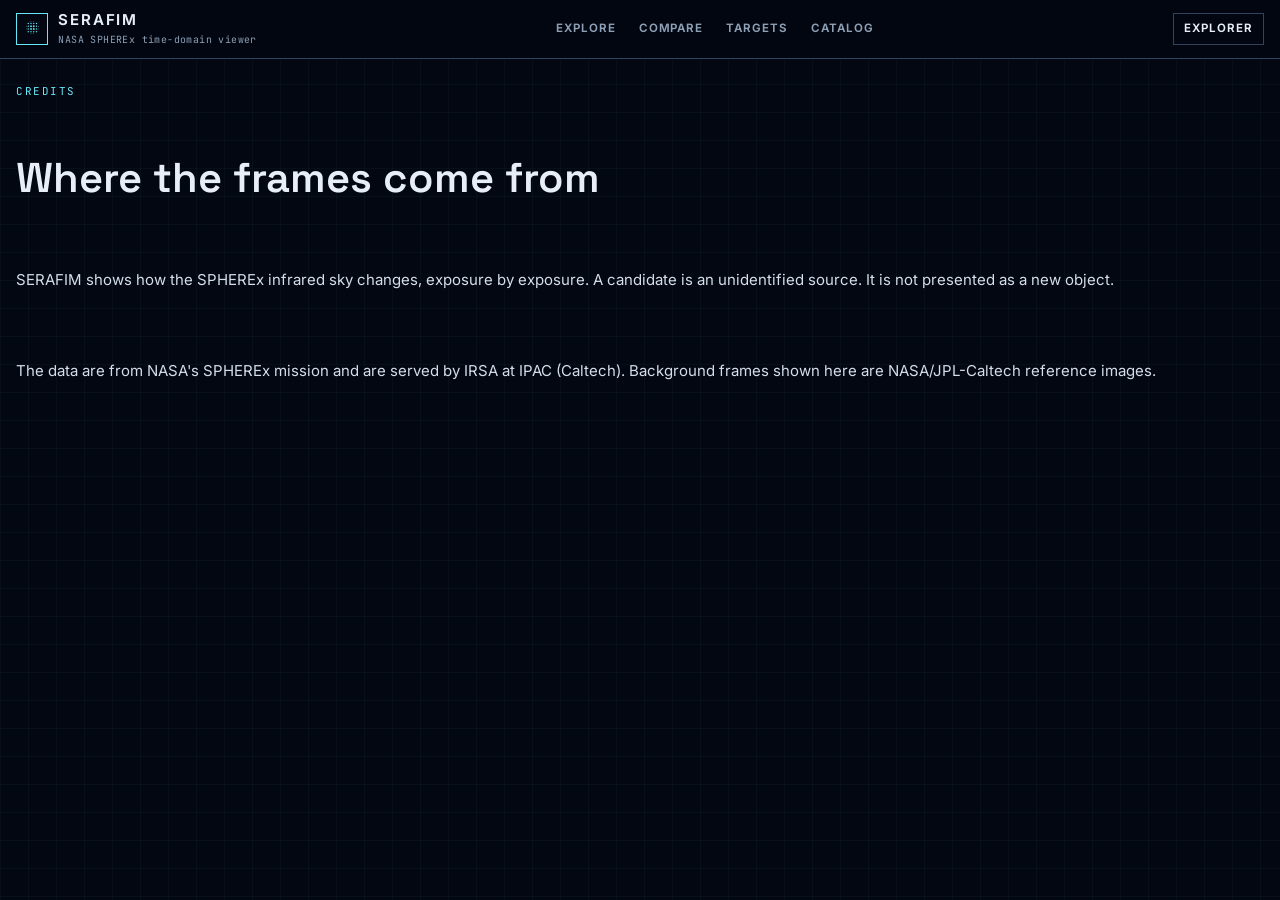
==== commit 63483031: "feat(web): present the viewer as an English instrument console The labels live in a dictionary so th" ====
--- a/web/about.html
+++ b/web/about.html
@@ -1,36 +1,44 @@
 <!DOCTYPE html>
-<html lang="es">
+<html lang="en">
 <head>
   <meta charset="utf-8">
   <meta name="viewport" content="width=device-width, initial-scale=1">
-  <title>Créditos · SERAFIM</title>
+  <title>Credits · SERAFIM</title>
   <link rel="preconnect" href="https://fonts.googleapis.com">
   <link rel="preconnect" href="https://fonts.gstatic.com" crossorigin>
-  <link href="https://fonts.googleapis.com/css2?family=Inter:wght@400;600;700;800&family=Space+Grotesk:wght@600;700;800&display=swap" rel="stylesheet">
+  <link href="https://fonts.googleapis.com/css2?family=Inter:wght@400;600;700&family=JetBrains+Mono:wght@500;700&family=Space+Grotesk:wght@600;700&display=swap" rel="stylesheet">
   <link href="https://fonts.googleapis.com/css2?family=Material+Symbols+Outlined:opsz,wght,FILL,GRAD@24,500,0,0&display=swap" rel="stylesheet">
   <link rel="stylesheet" href="css/styles.css">
+  <script>
+    if (localStorage.getItem("serafim-console") === "light") document.documentElement.dataset.theme = "light";
+  </script>
 </head>
 <body>
   <header class="top">
     <div class="top-inner">
       <a class="brand" href="index.html">
         <span class="mark-logo" aria-hidden="true"><span class="material-symbols-outlined">blur_on</span></span>
-        <span><strong>SERAFIM</strong><small>Inspirado en NASA SPHEREx</small></span>
+        <span><strong class="brand-name">SERAFIM</strong><small data-i18n="brandSub">NASA SPHEREx time-domain viewer</small></span>
       </a>
-      <nav class="nav" aria-label="Secciones">
-        <a href="index.html#visor">Explorar</a>
-        <a href="index.html#comparador">Comparar</a>
-        <a href="index.html#regiones">Regiones</a>
-        <a href="index.html#catalogo">Catálogo</a>
+      <nav class="nav" aria-label="Sections">
+        <a href="index.html#visor" data-i18n="navExplore">Explore</a>
+        <a href="index.html#comparador" data-i18n="navCompare">Compare</a>
+        <a href="index.html#regiones" data-i18n="navRegions">Targets</a>
+        <a href="index.html#catalogo" data-i18n="navCatalog">Catalog</a>
       </nav>
-      <a class="ghost" href="index.html">Volver</a>
+      <a class="ghost" href="index.html" data-i18n="footExplorer">Explorer</a>
     </div>
   </header>
   <main class="block page">
-    <span class="kicker">Créditos</span>
-    <h1>De dónde salen las imágenes</h1>
-    <p>SERAFIM muestra cómo cambia el cielo infrarrojo de SPHEREx, exposición por exposición. Un candidato es una fuente sin identificar: no se presenta como un objeto nuevo.</p>
-    <p>Los datos son de la misión SPHEREx de NASA y los sirve IRSA en IPAC (Caltech). El diseño de esta página sigue el wireframe del explorador.</p>
+    <span class="kicker" data-i18n="footCredits">Credits</span>
+    <h1>Where the frames come from</h1>
+    <p>SERAFIM shows how the SPHEREx infrared sky changes, exposure by exposure. A candidate is an unidentified source. It is not presented as a new object.</p>
+    <p>The data are from NASA's SPHEREx mission and are served by IRSA at IPAC (Caltech). Background frames shown here are NASA/JPL-Caltech reference images.</p>
   </main>
+  <script type="module" src="js/i18n.js"></script>
+  <script type="module">
+    import { apply } from "./js/i18n.js";
+    apply();
+  </script>
 </body>
 </html>
--- a/web/css/styles.css
+++ b/web/css/styles.css
@@ -1,41 +1,69 @@
 :root {
-  --bg: #f8fafc;
-  --ink: #0f172a;
-  --muted: #64748b;
-  --line: #e2e8f0;
-  --indigo: #4f46e5;
-  --indigo-dark: #4338ca;
-  --indigo-soft: #eef2ff;
-  --amber: #f59e0b;
-  --amber-dark: #d97706;
-  --amber-soft: #fffbeb;
-  --card: #ffffff;
+  --bg: #030712;
+  --bg-2: #0b0f19;
+  --ink: #e8eef7;
+  --text: #d5deea;
+  --muted: #8ea0b5;
+  --line: #1e2a3a;
+  --line-strong: #31445c;
+  --cyan: #67e8f9;
+  --cyan-dim: rgba(103, 232, 249, 0.16);
+  --amber: #f5a524;
+  --amber-dim: rgba(245, 165, 36, 0.14);
+  --card: #0b0f19;
+  --green: #34d399;
+  --danger: #fb7185;
+  color-scheme: dark;
+}
+
+html[data-theme="light"] {
+  --bg: #eef2f6;
+  --bg-2: #f7f9fb;
+  --ink: #101820;
+  --text: #1c2833;
+  --muted: #526272;
+  --line: #c5d0db;
+  --line-strong: #8ea0b0;
+  --cyan: #0e7490;
+  --cyan-dim: rgba(14, 116, 144, 0.1);
+  --amber: #b45309;
+  --amber-dim: rgba(180, 83, 9, 0.1);
+  --card: #f7f9fb;
+  --green: #047857;
   color-scheme: light;
 }
 
 * { box-sizing: border-box; }
 
-html { scroll-padding-top: 5rem; }
+html { scroll-padding-top: 4.5rem; }
 
 body {
   margin: 0;
   min-height: 100vh;
-  background: var(--bg);
-  color: #1e293b;
-  font: 16px/1.5 Inter, "Segoe UI", sans-serif;
-}
-
-h1, h2, h3, .num { font-family: "Space Grotesk", Inter, sans-serif; letter-spacing: -0.03em; }
+  color: var(--text);
+  font: 15px/1.5 Inter, "Segoe UI", sans-serif;
+  background-color: var(--bg);
+  background-image:
+    linear-gradient(rgba(103, 232, 249, 0.035) 1px, transparent 1px),
+    linear-gradient(90deg, rgba(103, 232, 249, 0.035) 1px, transparent 1px);
+  background-size: 28px 28px;
+}
+
+h1, h2, h3, .num {
+  font-family: "Space Grotesk", Inter, sans-serif;
+  letter-spacing: 0;
+  font-weight: 600;
+}
 
 a { color: inherit; text-decoration: none; }
-
-button, input { font: inherit; }
+button, input { font: inherit; color: inherit; }
+button { cursor: pointer; }
 
 .material-symbols-outlined {
   font-family: "Material Symbols Outlined";
   font-weight: normal;
   font-style: normal;
-  font-size: 1.1rem;
+  font-size: 1.05rem;
   line-height: 1;
   display: inline-block;
   vertical-align: middle;
@@ -45,287 +73,430 @@
   position: sticky;
   top: 0;
   z-index: 20;
-  background: white;
-  border-bottom: 1px solid var(--line);
-}
-
-.top-inner, .page {
-  width: min(76rem, calc(100% - 2.5rem));
+  background: rgba(3, 7, 18, 0.92);
+  border-bottom: 1px solid var(--line-strong);
+  backdrop-filter: blur(8px);
+}
+
+html[data-theme="light"] .top { background: rgba(247, 249, 251, 0.94); }
+
+.top-inner, .page, .foot-inner {
+  width: min(78rem, calc(100% - 2rem));
   margin: 0 auto;
 }
 
 .top-inner {
-  min-height: 4rem;
+  min-height: 3.6rem;
   display: flex;
   align-items: center;
   justify-content: space-between;
   gap: 0.8rem;
 }
 
-.brand { display: flex; align-items: center; gap: 0.7rem; color: var(--ink); }
-.logo {
-  width: 2.25rem;
-  height: 2.25rem;
+.brand { display: flex; align-items: center; gap: 0.65rem; color: var(--ink); }
+.logo, .mark-logo {
+  width: 2rem;
+  height: 2rem;
   display: grid;
   place-items: center;
-  border-radius: 0.6rem;
-  background: var(--indigo);
-  color: white;
-  box-shadow: 0 6px 14px rgba(79, 70, 229, 0.25);
-}
-.brand-name { display: flex; align-items: center; gap: 0.4rem; font-weight: 700; }
+  border: 1px solid var(--cyan);
+  color: var(--cyan);
+  background: var(--bg);
+}
+.brand-name { display: flex; align-items: center; gap: 0.45rem; font-weight: 650; letter-spacing: 0.12em; }
 .badge-mini {
+  font-family: "JetBrains Mono", ui-monospace, monospace;
   font-size: 0.62rem;
-  font-weight: 700;
-  letter-spacing: 0.06em;
-  text-transform: uppercase;
-  color: #4338ca;
-  background: var(--indigo-soft);
-  border: 1px solid #c7d2fe;
-  border-radius: 0.35rem;
-  padding: 0.05rem 0.35rem;
-}
-.brand small { display: block; color: var(--muted); font-size: 0.68rem; }
-
-.nav {
-  display: flex;
-  gap: 0.15rem;
-  padding: 0.25rem;
-  background: #f1f5f9;
-  border-radius: 0.8rem;
-}
+  letter-spacing: 0.14em;
+  color: var(--amber);
+  border: 1px solid var(--amber);
+  padding: 0.05rem 0.3rem;
+}
+.brand small {
+  display: block;
+  margin-top: 0.1rem;
+  color: var(--muted);
+  font-family: "JetBrains Mono", ui-monospace, monospace;
+  font-size: 0.62rem;
+  letter-spacing: 0.04em;
+}
+
+.nav { display: flex; gap: 0.15rem; }
 .nav a {
-  padding: 0.35rem 0.75rem;
-  border-radius: 0.55rem;
-  color: #475569;
-  font-size: 0.78rem;
+  padding: 0.4rem 0.65rem;
+  color: var(--muted);
+  font-size: 0.72rem;
   font-weight: 650;
-  white-space: nowrap;
-}
-.nav a:hover, .nav a[aria-current="page"] { background: white; color: var(--ink); box-shadow: 0 1px 2px rgba(15, 23, 42, 0.08); }
-
-.tools { display: flex; gap: 0.45rem; }
+  letter-spacing: 0.08em;
+  text-transform: uppercase;
+  border-bottom: 1px solid transparent;
+}
+.nav a:hover, .nav a:focus-visible { color: var(--cyan); border-bottom-color: var(--cyan); }
+
+.tools { display: flex; gap: 0.4rem; }
+
 .ghost, .primary, .amber, .soft {
   display: inline-flex;
   align-items: center;
   justify-content: center;
   gap: 0.35rem;
-  border-radius: 0.75rem;
-  cursor: pointer;
-  font-weight: 700;
-  font-size: 0.78rem;
-}
-.ghost, .soft {
-  border: 1px solid var(--line);
-  background: white;
-  color: #334155;
-  padding: 0.45rem 0.7rem;
-  box-shadow: 0 1px 2px rgba(15, 23, 42, 0.04);
-}
-.ghost:hover, .soft:hover { background: #f8fafc; }
-.soft { background: #f1f5f9; border-color: transparent; width: 100%; padding: 0.55rem 0.7rem; }
-.primary { border: 0; background: var(--indigo); color: white; padding: 0.65rem 0.9rem; box-shadow: 0 8px 16px rgba(79, 70, 229, 0.2); }
-.primary:hover { background: var(--indigo-dark); }
-.amber { border: 0; background: var(--amber); color: white; padding: 0.7rem 0.9rem; }
-.amber:hover { background: var(--amber-dark); }
+  border: 1px solid var(--line-strong);
+  background: transparent;
+  color: var(--ink);
+  padding: 0.4rem 0.65rem;
+  font-size: 0.72rem;
+  font-weight: 650;
+  letter-spacing: 0.08em;
+  text-transform: uppercase;
+  transition: border-color 0.12s linear, color 0.12s linear, background 0.12s linear, box-shadow 0.12s linear;
+}
+.ghost:hover, .soft:hover, .primary:hover, .amber:hover {
+  border-color: var(--cyan);
+  color: var(--cyan);
+  box-shadow: inset 0 0 0 1px var(--cyan-dim), 0 0 12px var(--cyan-dim);
+}
+.ghost:active, .primary:active, .amber:active, .soft:active, .choice button:active {
+  transform: translateY(1px);
+}
+.ghost:disabled { opacity: 0.45; cursor: not-allowed; }
+.primary { border-color: var(--cyan); color: var(--cyan); }
+.amber { border-color: var(--amber); color: var(--amber); }
+.amber:hover { border-color: var(--amber); color: var(--amber); box-shadow: 0 0 12px var(--amber-dim); }
+.soft { width: 100%; }
 .wide { width: 100%; }
-
-.page { padding: 2.2rem 0 3rem; display: flex; flex-direction: column; gap: 3.2rem; }
-.hero { text-align: center; max-width: 44rem; margin: 0.4rem auto 0; }
+#theme-icon { color: var(--amber); }
+
+.page { padding: 1.6rem 0 3rem; display: flex; flex-direction: column; gap: 2.4rem; }
+
+.hero { max-width: 46rem; animation: rise 0.35s ease both; }
 .pill {
   display: inline-flex;
   align-items: center;
-  gap: 0.4rem;
-  padding: 0.25rem 0.7rem;
-  border-radius: 999px;
-  background: var(--indigo-soft);
-  border: 1px solid #c7d2fe;
-  color: #4338ca;
-  font-size: 0.75rem;
-  font-weight: 650;
-}
-.dot { width: 0.45rem; height: 0.45rem; border-radius: 999px; background: var(--indigo); }
-h1 { margin: 0.8rem 0 0.45rem; font-size: clamp(2.1rem, 5vw, 3rem); font-weight: 800; color: var(--ink); }
-.hero p, .intro { margin: 0; color: #475569; }
+  gap: 0.45rem;
+  padding: 0.15rem 0.45rem;
+  border: 1px solid var(--line-strong);
+  color: var(--cyan);
+  font-family: "JetBrains Mono", ui-monospace, monospace;
+  font-size: 0.68rem;
+  letter-spacing: 0.08em;
+  text-transform: uppercase;
+}
+.dot {
+  width: 0.45rem;
+  height: 0.45rem;
+  background: var(--green);
+  box-shadow: 0 0 8px var(--green);
+}
+h1 { margin: 0.7rem 0 0.4rem; font-size: clamp(1.8rem, 4vw, 2.6rem); color: var(--ink); }
+.hero p, .intro { margin: 0; max-width: 42rem; color: var(--muted); }
 
 .kicker {
-  margin: 0;
-  color: var(--indigo);
+  margin: 0 0 0.2rem;
+  color: var(--cyan);
+  font-family: "JetBrains Mono", ui-monospace, monospace;
   font-size: 0.68rem;
-  font-weight: 800;
-  letter-spacing: 0.08em;
-  text-transform: uppercase;
-}
-h2 { margin: 0.1rem 0 0.25rem; font-size: 1.7rem; color: var(--ink); }
-
-.region-grid, .stat-grid, .split, .gif-layout { display: grid; gap: 1rem; }
+  letter-spacing: 0.14em;
+  text-transform: uppercase;
+}
+h2 { margin: 0 0 0.35rem; font-size: 1.45rem; color: var(--ink); }
+
+section { animation: rise 0.4s ease both; }
+section:nth-of-type(2) { animation-delay: 0.04s; }
+section:nth-of-type(3) { animation-delay: 0.08s; }
+
+.region-grid, .stat-grid, .split, .gif-layout { display: grid; gap: 0.75rem; }
 .region-grid { grid-template-columns: repeat(3, 1fr); }
 .stat-grid { grid-template-columns: repeat(4, 1fr); }
-.split { grid-template-columns: 1.3fr 0.9fr; align-items: start; }
+.split { grid-template-columns: 1.35fr 0.85fr; align-items: start; }
 .gif-layout { grid-template-columns: 0.85fr 1.15fr; align-items: start; }
 
-.card, .panel, .sheet, .photo, .epoch {
+.card, .panel, .photo, .epoch, .gif-controls, .event, .table-wrap, dialog {
   background: var(--card);
-  border: 1px solid var(--line);
-  border-radius: 1rem;
-  box-shadow: 0 1px 2px rgba(15, 23, 42, 0.04);
-}
-.card { padding: 1.1rem 1.15rem 1rem; display: flex; flex-direction: column; justify-content: space-between; gap: 0.8rem; position: relative; }
-.card.active { border: 2px solid #fbbf24; }
+  border: 1px solid var(--line-strong);
+  border-radius: 0;
+}
+.card {
+  padding: 0.9rem 0.95rem 0.85rem;
+  display: flex;
+  flex-direction: column;
+  gap: 0.7rem;
+  position: relative;
+  min-height: 11rem;
+}
+.card.active { border-color: var(--amber); box-shadow: inset 3px 0 0 var(--amber); }
 .card h3 { margin: 0; font-size: 1rem; }
-.card p { margin: 0.35rem 0 0; color: #475569; font-size: 0.78rem; }
+.card p { margin: 0.3rem 0 0; color: var(--muted); font-size: 0.78rem; }
 .flag {
   position: absolute;
-  top: -0.7rem;
-  left: 0.9rem;
+  top: 0;
+  right: 0;
   background: var(--amber);
-  color: white;
-  font-size: 0.62rem;
-  font-weight: 800;
-  letter-spacing: 0.06em;
-  text-transform: uppercase;
-  padding: 0.12rem 0.45rem;
-  border-radius: 0.35rem;
+  color: #1a1204;
+  font-family: "JetBrains Mono", ui-monospace, monospace;
+  font-size: 0.6rem;
+  letter-spacing: 0.08em;
+  text-transform: uppercase;
+  padding: 0.15rem 0.4rem;
 }
 .card-title { display: flex; justify-content: space-between; gap: 0.5rem; align-items: center; }
+.code {
+  font-family: "JetBrains Mono", ui-monospace, monospace;
+  color: var(--cyan);
+  font-size: 0.68rem;
+  margin-right: 0.35rem;
+}
+
 .tag {
   display: inline-flex;
   align-items: center;
-  gap: 0.25rem;
-  border-radius: 999px;
-  padding: 0.08rem 0.45rem;
-  font-size: 0.68rem;
-  font-weight: 700;
-  background: #f1f5f9;
-  color: #475569;
-  border: 1px solid transparent;
+  border: 1px solid var(--line-strong);
+  padding: 0.05rem 0.35rem;
+  font-family: "JetBrains Mono", ui-monospace, monospace;
+  font-size: 0.64rem;
+  letter-spacing: 0.04em;
+  color: var(--muted);
   white-space: nowrap;
 }
-.tag.amber { background: var(--amber-soft); color: #b45309; border-color: #fde68a; }
-.tag.green { background: #ecfdf5; color: #047857; border-color: #a7f3d0; }
-.tag.indigo { background: var(--indigo-soft); color: #4338ca; border-color: #c7d2fe; }
+.tag.amber { color: var(--amber); border-color: var(--amber); background: var(--amber-dim); }
+.tag.green { color: var(--green); border-color: var(--green); }
+.tag.indigo { color: var(--cyan); border-color: var(--cyan); }
 
 .sky {
   position: relative;
   aspect-ratio: 4 / 3;
   overflow: hidden;
-  border-radius: 1rem;
-  border: 1px solid #cbd5e1;
-  background: #020617;
-  box-shadow: 0 10px 24px rgba(15, 23, 42, 0.16);
-}
-.sky-grid, .sky-glow, .sky img, .sky svg { position: absolute; inset: 0; }
+  border: 1px solid var(--line-strong);
+  background: #02040a;
+  box-shadow: inset 0 0 0 1px rgba(103, 232, 249, 0.18);
+}
+.sky-grid, .sky-glow, .sky img, .sky svg, .reticle, .scan { position: absolute; inset: 0; }
 .sky-grid {
-  background-image: radial-gradient(#38bdf8 1px, transparent 1px);
-  background-size: 22px 22px;
-  opacity: 0.22;
+  background-image:
+    linear-gradient(rgba(103, 232, 249, 0.16) 1px, transparent 1px),
+    linear-gradient(90deg, rgba(103, 232, 249, 0.16) 1px, transparent 1px);
+  background-size: 32px 32px;
   pointer-events: none;
-}
-.sky-glow {
+  mix-blend-mode: screen;
+}
+.sky-glow { display: none; }
+.sky img { width: 100%; height: 100%; object-fit: cover; }
+.sky svg { width: 100%; height: 100%; pointer-events: none; }
+.reticle {
+  pointer-events: none;
   background:
-    radial-gradient(circle at 40% 50%, rgba(14, 165, 233, 0.35), transparent 60%),
-    radial-gradient(circle at 70% 35%, rgba(99, 102, 241, 0.4), transparent 55%),
-    radial-gradient(circle at 30% 75%, rgba(236, 72, 153, 0.22), transparent 50%);
+    linear-gradient(var(--cyan), var(--cyan)) center / 1px 18% no-repeat,
+    linear-gradient(var(--cyan), var(--cyan)) center / 18% 1px no-repeat;
+  opacity: 0.55;
+}
+.scan {
   pointer-events: none;
-}
-.sky img { width: 100%; height: 100%; object-fit: cover; opacity: 0.34; mix-blend-mode: screen; }
-.sky svg { width: 100%; height: 100%; pointer-events: none; }
+  background: linear-gradient(180deg, transparent, rgba(103, 232, 249, 0.18), transparent);
+  height: 18%;
+  top: -18%;
+  animation: sweep 7s linear infinite;
+}
+.sky::before, .sky::after {
+  content: "";
+  position: absolute;
+  width: 14px;
+  height: 14px;
+  z-index: 2;
+  pointer-events: none;
+  border: 1px solid var(--cyan);
+}
+.sky::before { top: 6px; left: 6px; border-right: 0; border-bottom: 0; }
+.sky::after { right: 6px; bottom: 6px; border-left: 0; border-top: 0; }
+
 .mark { pointer-events: auto; cursor: pointer; }
-.known { fill: none; stroke: #34d399; stroke-width: 2.4; }
-.candidate { fill: #f59e0b; stroke: white; stroke-width: 1.6; }
-.discarded { stroke: #cbd5e1; stroke-width: 2; }
-.mark.selected { filter: drop-shadow(0 0 6px rgba(245, 158, 11, 0.95)); }
+.known { fill: none; stroke: var(--green); stroke-width: 2; }
+.candidate { fill: var(--amber); stroke: #1a1204; stroke-width: 1.2; }
+.discarded { stroke: #9fb0c3; stroke-width: 1.6; }
+.mark.selected { filter: drop-shadow(0 0 4px var(--amber)); }
 
 .float {
   position: absolute;
-  z-index: 2;
-  color: #e2e8f0;
-  background: rgba(15, 23, 42, 0.86);
-  border: 1px solid rgba(51, 65, 85, 0.8);
-  border-radius: 0.55rem;
-  padding: 0.28rem 0.5rem;
-  font-size: 0.72rem;
-}
-.float.tl { top: 0.7rem; left: 0.7rem; display: flex; flex-direction: column; gap: 0.25rem; align-items: flex-start; }
-.float.tr { top: 0.7rem; right: 0.7rem; }
-.float.bl { left: 0.7rem; bottom: 0.7rem; font-family: "JetBrains Mono", ui-monospace, monospace; }
+  z-index: 3;
+  color: #d7e4f2;
+  background: rgba(3, 7, 18, 0.82);
+  border: 1px solid rgba(103, 232, 249, 0.45);
+  padding: 0.28rem 0.45rem;
+  font-size: 0.7rem;
+}
+.float.tl { top: 0.55rem; left: 0.55rem; display: flex; flex-direction: column; gap: 0.15rem; }
+.float.tr { top: 0.55rem; right: 0.55rem; display: flex; gap: 0.45rem; }
+.float.bl { left: 0.55rem; bottom: 0.55rem; font-family: "JetBrains Mono", ui-monospace, monospace; }
 .float strong { color: white; }
-.tiny { color: #94a3b8; font-size: 0.65rem; }
-
-.panel { padding: 1.2rem; display: flex; flex-direction: column; gap: 1rem; }
-.block-title { display: flex; align-items: center; gap: 0.4rem; margin: 0; font-size: 0.72rem; letter-spacing: 0.06em; text-transform: uppercase; color: #4338ca; }
-.row { display: flex; gap: 0.45rem; align-items: center; }
+.tiny { color: #9fb0c3; font-family: "JetBrains Mono", ui-monospace, monospace; font-size: 0.62rem; letter-spacing: 0.04em; }
+
+.panel {
+  padding: 0.9rem;
+  display: flex;
+  flex-direction: column;
+  gap: 0.9rem;
+  animation: dock 0.35s ease both;
+}
+.block-title {
+  display: flex;
+  align-items: center;
+  gap: 0.35rem;
+  margin: 0;
+  font-family: "JetBrains Mono", ui-monospace, monospace;
+  font-size: 0.68rem;
+  letter-spacing: 0.1em;
+  text-transform: uppercase;
+  color: var(--cyan);
+}
+.row { display: flex; gap: 0.4rem; align-items: center; flex-wrap: wrap; }
 .row > .primary, .row > .amber { flex: 1; }
-.dates, .deltas { display: grid; gap: 0.5rem; }
+.dates, .deltas { display: grid; gap: 0.4rem; }
 .dates { grid-template-columns: 1fr 1fr; }
 .deltas { grid-template-columns: repeat(3, 1fr); }
 .mini {
-  background: #f8fafc;
   border: 1px solid var(--line);
-  border-radius: 0.75rem;
-  padding: 0.55rem 0.65rem;
+  background: rgba(3, 7, 18, 0.35);
+  padding: 0.45rem 0.5rem;
   display: flex;
   flex-direction: column;
-  gap: 0.15rem;
-}
-.mini span, .label { font-size: 0.64rem; font-weight: 800; letter-spacing: 0.05em; text-transform: uppercase; color: #94a3b8; }
-.slider { width: 100%; accent-color: var(--indigo); }
-.checks { display: flex; flex-wrap: wrap; gap: 0.7rem; color: #475569; font-size: 0.75rem; }
-.note { margin: 0; color: #475569; font-size: 0.78rem; }
-.cnn-out { min-height: 2.4rem; margin: 0; color: #334155; font-size: 0.78rem; }
-
-.head-row, .epoch-head { display: flex; justify-content: space-between; gap: 0.8rem; align-items: end; flex-wrap: wrap; }
-.epoch { padding: 1rem 1.1rem 1.1rem; display: flex; flex-direction: column; gap: 0.8rem; }
-.epoch h3 { margin: 0; font-size: 0.95rem; }
-.num { font-size: 1.7rem; font-weight: 800; line-height: 1; color: var(--ink); }
-.num.amber { color: #d97706; }
-.num.indigo { color: var(--indigo); }
-.stat p { margin: 0.3rem 0 0; color: var(--muted); font-size: 0.72rem; }
-.stat.warm { background: #fffbeb; border-color: #fde68a; }
-.changes { display: flex; flex-wrap: wrap; gap: 0.5rem; align-items: center; color: #475569; font-size: 0.78rem; font-weight: 700; }
-
-.photo { padding: 0.75rem; display: flex; flex-direction: column; gap: 0.55rem; }
-.photo header, .photo .frame-title { display: flex; justify-content: space-between; align-items: center; gap: 0.4rem; font-size: 0.86rem; font-weight: 800; }
-.events { display: grid; grid-template-columns: repeat(3, 1fr); gap: 0.7rem; }
-.event { background: white; border: 1px solid var(--line); border-radius: 0.8rem; padding: 0.8rem; }
+  gap: 0.12rem;
+}
+html[data-theme="light"] .mini { background: white; }
+.mini span, .label {
+  font-family: "JetBrains Mono", ui-monospace, monospace;
+  font-size: 0.6rem;
+  letter-spacing: 0.08em;
+  text-transform: uppercase;
+  color: var(--muted);
+}
+.mini strong, .num { font-family: "JetBrains Mono", ui-monospace, monospace; }
+.slider {
+  width: 100%;
+  height: 1.4rem;
+  margin: 0.35rem 0 0;
+  appearance: none;
+  background: transparent;
+  cursor: pointer;
+}
+.slider:focus-visible { outline: 1px solid var(--cyan); }
+.slider::-webkit-slider-runnable-track {
+  height: 2px;
+  background:
+    repeating-linear-gradient(90deg, var(--cyan) 0 1px, transparent 1px 10px),
+    var(--line-strong);
+}
+.slider::-webkit-slider-thumb {
+  appearance: none;
+  width: 10px;
+  height: 16px;
+  margin-top: -7px;
+  background: var(--amber);
+  border: 0;
+}
+.slider::-moz-range-track {
+  height: 2px;
+  background: var(--line-strong);
+}
+.slider::-moz-range-thumb {
+  width: 10px;
+  height: 16px;
+  border: 0;
+  background: var(--amber);
+}
+.checks { display: flex; flex-wrap: wrap; gap: 0.7rem; color: var(--muted); font-size: 0.75rem; }
+.note, .cnn-out { margin: 0.35rem 0 0; color: var(--text); font-size: 0.78rem; }
+.cnn-out { min-height: 2.2rem; font-family: "JetBrains Mono", ui-monospace, monospace; font-size: 0.72rem; }
+#panel-notes { display: flex; flex-direction: column; gap: 0.25rem; }
+
+.head-row, .epoch-head { display: flex; justify-content: space-between; gap: 0.7rem; align-items: end; flex-wrap: wrap; }
+.epoch { padding: 0.85rem 0.9rem; display: flex; flex-direction: column; gap: 0.7rem; }
+.epoch h3 { margin: 0; font-size: 0.92rem; }
+.num { font-size: 1.45rem; line-height: 1; color: var(--ink); }
+.num.amber { color: var(--amber); }
+.num.indigo { color: var(--cyan); }
+.stat p { margin: 0.25rem 0 0; color: var(--muted); font-size: 0.72rem; }
+.stat.warm { border-color: var(--amber); }
+.changes { display: flex; flex-wrap: wrap; gap: 0.45rem; align-items: center; color: var(--muted); font-size: 0.75rem; }
+
+.photo { padding: 0.65rem; display: flex; flex-direction: column; gap: 0.5rem; }
+.photo header, .photo .frame-title { display: flex; justify-content: space-between; align-items: center; gap: 0.4rem; font-size: 0.82rem; }
+.events { display: grid; grid-template-columns: repeat(3, 1fr); gap: 0.6rem; }
+.event { padding: 0.75rem; }
+.event strong { font-size: 0.82rem; }
 .event p { margin: 0.3rem 0 0; color: var(--muted); font-size: 0.75rem; }
 
-.gif-controls { padding: 1.1rem; display: flex; flex-direction: column; gap: 0.8rem; background: white; border: 1px solid var(--line); border-radius: 1rem; }
-.choice { display: grid; grid-template-columns: repeat(4, 1fr); gap: 0.35rem; }
+.gif-controls { padding: 0.9rem; display: flex; flex-direction: column; gap: 0.7rem; }
+.choice { display: grid; grid-template-columns: repeat(3, 1fr); gap: 0.35rem; }
 .choice button {
-  border: 1px solid var(--line);
-  background: white;
-  border-radius: 0.65rem;
-  padding: 0.45rem 0.2rem;
-  font-size: 0.75rem;
-  font-weight: 700;
-  color: #334155;
-  cursor: pointer;
-}
-.choice button[aria-pressed="true"] { background: var(--indigo); color: white; border-color: var(--indigo); }
-.duration { background: #fff7ed; border: 1px solid #fed7aa; color: #9a3412; border-radius: 0.7rem; padding: 0.65rem 0.75rem; font-size: 0.78rem; font-weight: 700; }
-.hint { margin: 0.35rem 0 0; text-align: center; color: var(--muted); font-size: 0.75rem; }
-
-.table-wrap { overflow-x: auto; background: white; border: 1px solid var(--line); border-radius: 1rem; }
+  border: 1px solid var(--line-strong);
+  background: transparent;
+  padding: 0.4rem 0.2rem;
+  font-size: 0.72rem;
+  letter-spacing: 0.06em;
+  text-transform: uppercase;
+  color: var(--muted);
+}
+.choice button[aria-pressed="true"] {
+  border-color: var(--cyan);
+  color: var(--cyan);
+  background: var(--cyan-dim);
+}
+.duration {
+  border: 1px solid var(--amber);
+  color: var(--amber);
+  padding: 0.5rem 0.6rem;
+  font-family: "JetBrains Mono", ui-monospace, monospace;
+  font-size: 0.72rem;
+}
+.hint { margin: 0.3rem 0 0; color: var(--muted); font-size: 0.75rem; }
+
+.table-wrap { overflow-x: auto; }
 table { width: 100%; border-collapse: collapse; }
-th, td { text-align: left; padding: 0.75rem 0.85rem; }
-th { background: #f8fafc; color: #64748b; font-size: 0.68rem; letter-spacing: 0.06em; text-transform: uppercase; }
-td { border-top: 1px solid #f1f5f9; font-size: 0.88rem; }
-.name-cell { display: flex; align-items: center; gap: 0.4rem; font-weight: 750; }
-.swatch { width: 0.65rem; height: 0.65rem; display: inline-block; }
-.swatch.known { background: #10b981; border-radius: 999px; }
+th, td { text-align: left; padding: 0.65rem 0.75rem; }
+th {
+  color: var(--muted);
+  font-family: "JetBrains Mono", ui-monospace, monospace;
+  font-size: 0.64rem;
+  letter-spacing: 0.08em;
+  text-transform: uppercase;
+  border-bottom: 1px solid var(--line-strong);
+}
+td { border-top: 1px solid var(--line); font-size: 0.84rem; }
+.name-cell { display: flex; align-items: center; gap: 0.4rem; font-weight: 650; }
+.swatch { width: 0.55rem; height: 0.55rem; display: inline-block; }
+.swatch.known { border: 1.5px solid var(--green); border-radius: 50%; }
 .swatch.candidate { background: var(--amber); transform: rotate(45deg); }
-.swatch.discarded { color: #94a3b8; font-weight: 800; }
+.swatch.discarded { color: var(--muted); font-weight: 700; }
 td.right, th.right { text-align: right; }
 
-.foot { background: #f1f5f9; border-top: 1px solid var(--line); padding: 1.6rem 0 2rem; color: #475569; }
-.foot-inner { width: min(76rem, calc(100% - 2.5rem)); margin: 0 auto; display: flex; justify-content: space-between; gap: 1rem; }
-.foot p { margin: 0.3rem 0 0; max-width: 40rem; font-size: 0.75rem; color: var(--muted); }
-.foot nav { display: flex; flex-wrap: wrap; gap: 0.75rem; font-size: 0.75rem; font-weight: 700; }
-
-dialog { border: 0; border-radius: 1rem; padding: 1.2rem; max-width: 28rem; box-shadow: 0 20px 50px rgba(15, 23, 42, 0.25); }
-dialog::backdrop { background: rgba(15, 23, 42, 0.45); }
-dialog ol { color: #334155; }
+.foot { border-top: 1px solid var(--line-strong); padding: 1.4rem 0 2rem; color: var(--muted); }
+.foot-inner { display: flex; justify-content: space-between; gap: 1rem; }
+.foot p { margin: 0.3rem 0 0; max-width: 40rem; font-size: 0.75rem; }
+.foot nav { display: flex; flex-wrap: wrap; gap: 0.7rem; font-size: 0.72rem; letter-spacing: 0.06em; text-transform: uppercase; }
+
+dialog {
+  color: var(--text);
+  padding: 1rem 1.1rem;
+  max-width: 28rem;
+  border: 1px solid var(--cyan);
+}
+dialog::backdrop { background: rgba(3, 7, 18, 0.72); }
+dialog h2 { margin-top: 0; }
+dialog ol { padding-left: 1.1rem; }
+
+.block { padding-top: 1.5rem; }
+.block h1 { margin-top: 0.4rem; }
+
+@keyframes rise {
+  from { opacity: 0; transform: translateY(8px); }
+  to { opacity: 1; transform: none; }
+}
+@keyframes dock {
+  from { opacity: 0; transform: translateX(10px); }
+  to { opacity: 1; transform: none; }
+}
+@keyframes sweep {
+  from { transform: translateY(0); }
+  to { transform: translateY(650%); }
+}
 
 @media (max-width: 980px) {
   .region-grid, .stat-grid { grid-template-columns: 1fr 1fr; }
@@ -334,5 +505,8 @@
 }
 @media (max-width: 680px) {
   .region-grid, .stat-grid, .deltas { grid-template-columns: 1fr; }
-  .tools .ghost span:last-child { display: none; }
-}
+  .foot-inner { flex-direction: column; }
+}
+@media (prefers-reduced-motion: reduce) {
+  section, .panel, .scan, .hero { animation: none; }
+}
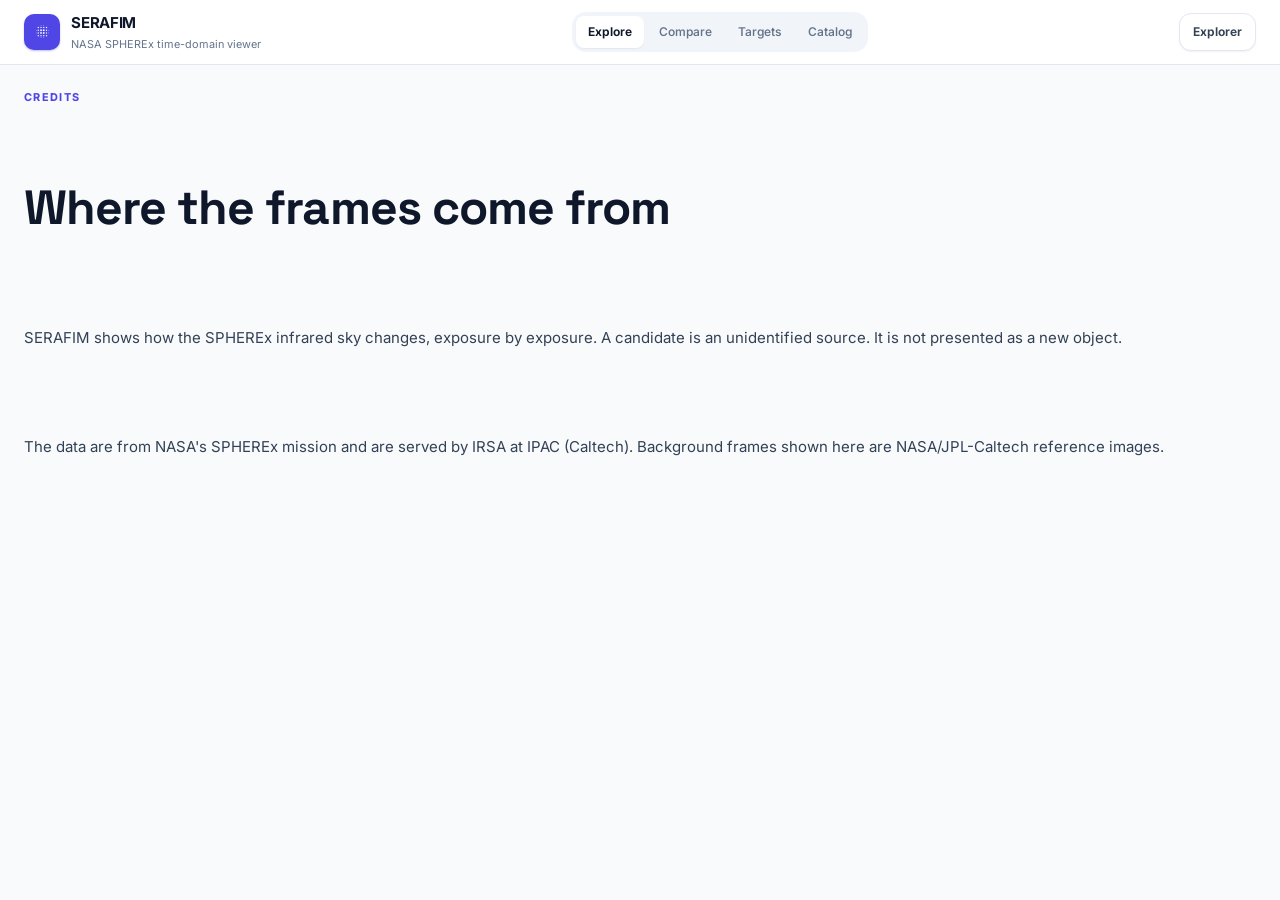
==== commit 344a0be8: "feat(web): match the public page to the Stitch layout The viewer keeps its data and modes, and the c" ====
--- a/web/about.html
+++ b/web/about.html
@@ -8,9 +8,9 @@
   <link rel="preconnect" href="https://fonts.gstatic.com" crossorigin>
   <link href="https://fonts.googleapis.com/css2?family=Inter:wght@400;600;700&family=JetBrains+Mono:wght@500;700&family=Space+Grotesk:wght@600;700&display=swap" rel="stylesheet">
   <link href="https://fonts.googleapis.com/css2?family=Material+Symbols+Outlined:opsz,wght,FILL,GRAD@24,500,0,0&display=swap" rel="stylesheet">
-  <link rel="stylesheet" href="css/styles.css">
+  <link rel="stylesheet" href="css/styles.css?v=stitch">
   <script>
-    if (localStorage.getItem("serafim-console") === "light") document.documentElement.dataset.theme = "light";
+    if (localStorage.getItem("serafim-console") === "dark") document.documentElement.dataset.theme = "dark";
   </script>
 </head>
 <body>
--- a/web/css/styles.css
+++ b/web/css/styles.css
@@ -1,36 +1,55 @@
 :root {
+  --bg: #f8fafc;
+  --ink: #0f172a;
+  --text: #334155;
+  --muted: #64748b;
+  --line: #e2e8f0;
+  --line-strong: #cbd5e1;
+  --accent: #4f46e5;
+  --accent-dim: #eef2ff;
+  --accent-ink: #4338ca;
+  --amber: #f59e0b;
+  --amber-ink: #b45309;
+  --amber-dim: #fffbeb;
+  --card: #ffffff;
+  --green: #059669;
+  --danger: #e11d48;
+  --mini: #f8fafc;
+  --top: #ffffff;
+  --btn: #ffffff;
+  --soft: #f1f5f9;
+  --shadow: 0 1px 2px rgba(15, 23, 42, 0.06);
+  --radius: 16px;
+  --radius-sm: 12px;
+  --pill: 999px;
+  color-scheme: light;
+}
+
+html[data-theme="dark"] {
   --bg: #030712;
-  --bg-2: #0b0f19;
   --ink: #e8eef7;
   --text: #d5deea;
   --muted: #8ea0b5;
   --line: #1e2a3a;
   --line-strong: #31445c;
-  --cyan: #67e8f9;
-  --cyan-dim: rgba(103, 232, 249, 0.16);
+  --accent: #67e8f9;
+  --accent-dim: rgba(103, 232, 249, 0.16);
+  --accent-ink: #67e8f9;
   --amber: #f5a524;
+  --amber-ink: #f5a524;
   --amber-dim: rgba(245, 165, 36, 0.14);
   --card: #0b0f19;
   --green: #34d399;
   --danger: #fb7185;
+  --mini: rgba(3, 7, 18, 0.35);
+  --top: rgba(3, 7, 18, 0.92);
+  --btn: transparent;
+  --soft: transparent;
+  --shadow: none;
+  --radius: 0px;
+  --radius-sm: 0px;
+  --pill: 0px;
   color-scheme: dark;
-}
-
-html[data-theme="light"] {
-  --bg: #eef2f6;
-  --bg-2: #f7f9fb;
-  --ink: #101820;
-  --text: #1c2833;
-  --muted: #526272;
-  --line: #c5d0db;
-  --line-strong: #8ea0b0;
-  --cyan: #0e7490;
-  --cyan-dim: rgba(14, 116, 144, 0.1);
-  --amber: #b45309;
-  --amber-dim: rgba(180, 83, 9, 0.1);
-  --card: #f7f9fb;
-  --green: #047857;
-  color-scheme: light;
 }
 
 * { box-sizing: border-box; }
@@ -41,8 +60,11 @@
   margin: 0;
   min-height: 100vh;
   color: var(--text);
-  font: 15px/1.5 Inter, "Segoe UI", sans-serif;
-  background-color: var(--bg);
+  font: 15px/1.55 Inter, "Segoe UI", sans-serif;
+  background: var(--bg);
+}
+
+html[data-theme="dark"] body {
   background-image:
     linear-gradient(rgba(103, 232, 249, 0.035) 1px, transparent 1px),
     linear-gradient(90deg, rgba(103, 232, 249, 0.035) 1px, transparent 1px);
@@ -51,8 +73,8 @@
 
 h1, h2, h3, .num {
   font-family: "Space Grotesk", Inter, sans-serif;
-  letter-spacing: 0;
-  font-weight: 600;
+  letter-spacing: -0.02em;
+  font-weight: 700;
 }
 
 a { color: inherit; text-decoration: none; }
@@ -73,175 +95,233 @@
   position: sticky;
   top: 0;
   z-index: 20;
-  background: rgba(3, 7, 18, 0.92);
-  border-bottom: 1px solid var(--line-strong);
-  backdrop-filter: blur(8px);
-}
-
-html[data-theme="light"] .top { background: rgba(247, 249, 251, 0.94); }
+  background: var(--top);
+  border-bottom: 1px solid var(--line);
+}
 
 .top-inner, .page, .foot-inner {
-  width: min(78rem, calc(100% - 2rem));
+  width: min(80rem, calc(100% - 3rem));
   margin: 0 auto;
 }
 
 .top-inner {
-  min-height: 3.6rem;
+  min-height: 4rem;
   display: flex;
   align-items: center;
   justify-content: space-between;
   gap: 0.8rem;
 }
 
-.brand { display: flex; align-items: center; gap: 0.65rem; color: var(--ink); }
+.brand { display: flex; align-items: center; gap: 0.7rem; color: var(--ink); }
 .logo, .mark-logo {
-  width: 2rem;
-  height: 2rem;
+  width: 2.25rem;
+  height: 2.25rem;
   display: grid;
   place-items: center;
-  border: 1px solid var(--cyan);
-  color: var(--cyan);
+  border-radius: 10px;
+  background: var(--accent);
+  color: white;
+  box-shadow: 0 1px 2px rgba(79, 70, 229, 0.35);
+}
+html[data-theme="dark"] .logo,
+html[data-theme="dark"] .mark-logo {
   background: var(--bg);
-}
-.brand-name { display: flex; align-items: center; gap: 0.45rem; font-weight: 650; letter-spacing: 0.12em; }
+  color: var(--accent);
+  border: 1px solid var(--accent);
+  border-radius: 0;
+  box-shadow: none;
+}
+.brand-name { display: flex; align-items: center; gap: 0.45rem; font-weight: 700; letter-spacing: -0.02em; }
 .badge-mini {
+  font-family: Inter, sans-serif;
+  font-size: 0.62rem;
+  font-weight: 650;
+  letter-spacing: 0.08em;
+  text-transform: uppercase;
+  color: var(--accent-ink);
+  background: var(--accent-dim);
+  border: 1px solid #c7d2fe;
+  border-radius: 6px;
+  padding: 0.05rem 0.35rem;
+}
+html[data-theme="dark"] .badge-mini {
   font-family: "JetBrains Mono", ui-monospace, monospace;
-  font-size: 0.62rem;
-  letter-spacing: 0.14em;
   color: var(--amber);
-  border: 1px solid var(--amber);
-  padding: 0.05rem 0.3rem;
+  background: transparent;
+  border-color: var(--amber);
+  border-radius: 0;
 }
 .brand small {
   display: block;
-  margin-top: 0.1rem;
+  margin-top: 0.12rem;
   color: var(--muted);
-  font-family: "JetBrains Mono", ui-monospace, monospace;
-  font-size: 0.62rem;
-  letter-spacing: 0.04em;
-}
-
-.nav { display: flex; gap: 0.15rem; }
+  font-size: 0.68rem;
+}
+
+.nav {
+  display: flex;
+  gap: 0.15rem;
+  align-items: center;
+  background: var(--soft);
+  padding: 0.25rem;
+  border-radius: 14px;
+}
 .nav a {
-  padding: 0.4rem 0.65rem;
+  padding: 0.4rem 0.75rem;
   color: var(--muted);
+  font-size: 0.75rem;
+  font-weight: 550;
+  border-radius: 8px;
+}
+.nav a:hover, .nav a:focus-visible { color: var(--ink); background: white; }
+.nav a[href="#visor"], .nav a[href="index.html#visor"] {
+  background: white;
+  color: var(--ink);
+  font-weight: 650;
+  box-shadow: var(--shadow);
+}
+html[data-theme="dark"] .nav { background: transparent; padding: 0; border-radius: 0; }
+html[data-theme="dark"] .nav a {
+  border-radius: 0;
   font-size: 0.72rem;
   font-weight: 650;
   letter-spacing: 0.08em;
   text-transform: uppercase;
   border-bottom: 1px solid transparent;
 }
-.nav a:hover, .nav a:focus-visible { color: var(--cyan); border-bottom-color: var(--cyan); }
-
-.tools { display: flex; gap: 0.4rem; }
+html[data-theme="dark"] .nav a[href="#visor"],
+html[data-theme="dark"] .nav a[href="index.html#visor"] { background: transparent; box-shadow: none; color: var(--muted); font-weight: 650; }
+html[data-theme="dark"] .nav a:hover,
+html[data-theme="dark"] .nav a:focus-visible { color: var(--accent); background: transparent; border-bottom-color: var(--accent); }
+
+.tools { display: flex; gap: 0.45rem; }
 
 .ghost, .primary, .amber, .soft {
   display: inline-flex;
   align-items: center;
   justify-content: center;
   gap: 0.35rem;
-  border: 1px solid var(--line-strong);
+  border: 1px solid var(--line);
+  border-radius: var(--radius-sm);
+  background: var(--btn);
+  color: var(--text);
+  padding: 0.55rem 0.8rem;
+  font-size: 0.75rem;
+  font-weight: 650;
+  box-shadow: var(--shadow);
+}
+.ghost:hover, .soft:hover { background: var(--soft); }
+.ghost:disabled { opacity: 0.45; cursor: not-allowed; }
+.primary {
+  background: var(--accent);
+  border-color: var(--accent);
+  color: white;
+}
+.primary:hover { background: #4338ca; color: white; }
+.amber { border-color: var(--amber); color: var(--amber-ink); }
+button.amber, a.amber {
+  background: var(--amber);
+  border-color: var(--amber);
+  color: white;
+}
+button.amber:hover, a.amber:hover { background: #d97706; color: white; }
+.soft { width: 100%; background: var(--soft); border-color: transparent; color: #334155; box-shadow: none; }
+.soft:hover { background: #e2e8f0; }
+.wide { width: 100%; }
+html[data-theme="dark"] .ghost,
+html[data-theme="dark"] .primary,
+html[data-theme="dark"] .amber,
+html[data-theme="dark"] .soft {
   background: transparent;
   color: var(--ink);
+  box-shadow: none;
+  text-transform: uppercase;
+  letter-spacing: 0.08em;
+  font-size: 0.72rem;
   padding: 0.4rem 0.65rem;
-  font-size: 0.72rem;
-  font-weight: 650;
-  letter-spacing: 0.08em;
-  text-transform: uppercase;
-  transition: border-color 0.12s linear, color 0.12s linear, background 0.12s linear, box-shadow 0.12s linear;
-}
-.ghost:hover, .soft:hover, .primary:hover, .amber:hover {
-  border-color: var(--cyan);
-  color: var(--cyan);
-  box-shadow: inset 0 0 0 1px var(--cyan-dim), 0 0 12px var(--cyan-dim);
-}
-.ghost:active, .primary:active, .amber:active, .soft:active, .choice button:active {
-  transform: translateY(1px);
-}
-.ghost:disabled { opacity: 0.45; cursor: not-allowed; }
-.primary { border-color: var(--cyan); color: var(--cyan); }
-.amber { border-color: var(--amber); color: var(--amber); }
-.amber:hover { border-color: var(--amber); color: var(--amber); box-shadow: 0 0 12px var(--amber-dim); }
-.soft { width: 100%; }
-.wide { width: 100%; }
+}
+html[data-theme="dark"] .primary { border-color: var(--accent); color: var(--accent); }
+html[data-theme="dark"] .primary:hover { background: transparent; color: var(--accent); }
+html[data-theme="dark"] button.amber,
+html[data-theme="dark"] a.amber { background: transparent; color: var(--amber); }
+html[data-theme="dark"] .soft { color: var(--ink); }
 #theme-icon { color: var(--amber); }
 
-.page { padding: 1.6rem 0 3rem; display: flex; flex-direction: column; gap: 2.4rem; }
-
-.hero { max-width: 46rem; animation: rise 0.35s ease both; }
+.page { padding: 2.4rem 0 3rem; display: flex; flex-direction: column; gap: 3.5rem; }
+
+.hero { max-width: 44rem; margin-inline: auto; text-align: center; }
 .pill {
   display: inline-flex;
   align-items: center;
   gap: 0.45rem;
-  padding: 0.15rem 0.45rem;
-  border: 1px solid var(--line-strong);
-  color: var(--cyan);
-  font-family: "JetBrains Mono", ui-monospace, monospace;
-  font-size: 0.68rem;
-  letter-spacing: 0.08em;
-  text-transform: uppercase;
+  padding: 0.2rem 0.7rem;
+  border: 1px solid #c7d2fe;
+  border-radius: var(--pill);
+  background: var(--accent-dim);
+  color: var(--accent-ink);
+  font-size: 0.75rem;
+  font-weight: 550;
 }
 .dot {
   width: 0.45rem;
   height: 0.45rem;
-  background: var(--green);
-  box-shadow: 0 0 8px var(--green);
-}
-h1 { margin: 0.7rem 0 0.4rem; font-size: clamp(1.8rem, 4vw, 2.6rem); color: var(--ink); }
-.hero p, .intro { margin: 0; max-width: 42rem; color: var(--muted); }
+  border-radius: 50%;
+  background: var(--accent);
+}
+h1 { margin: 0.85rem 0 0.55rem; font-size: clamp(2rem, 4.4vw, 3rem); color: var(--ink); font-weight: 750; }
+.hero p, .intro { margin: 0; max-width: 40rem; color: var(--muted); }
+.hero p { margin-inline: auto; }
 
 .kicker {
   margin: 0 0 0.2rem;
-  color: var(--cyan);
-  font-family: "JetBrains Mono", ui-monospace, monospace;
+  color: var(--accent);
   font-size: 0.68rem;
-  letter-spacing: 0.14em;
-  text-transform: uppercase;
-}
-h2 { margin: 0 0 0.35rem; font-size: 1.45rem; color: var(--ink); }
-
-section { animation: rise 0.4s ease both; }
-section:nth-of-type(2) { animation-delay: 0.04s; }
-section:nth-of-type(3) { animation-delay: 0.08s; }
-
-.region-grid, .stat-grid, .split, .gif-layout { display: grid; gap: 0.75rem; }
-.region-grid { grid-template-columns: repeat(3, 1fr); }
+  font-weight: 750;
+  letter-spacing: 0.12em;
+  text-transform: uppercase;
+}
+h2 { margin: 0 0 0.35rem; font-size: 1.7rem; color: var(--ink); }
+
+.region-grid, .stat-grid, .split, .gif-layout { display: grid; gap: 1.15rem; }
+.region-grid { grid-template-columns: repeat(3, 1fr); padding-top: 0.85rem; }
 .stat-grid { grid-template-columns: repeat(4, 1fr); }
 .split { grid-template-columns: 1.35fr 0.85fr; align-items: start; }
 .gif-layout { grid-template-columns: 0.85fr 1.15fr; align-items: start; }
 
 .card, .panel, .photo, .epoch, .gif-controls, .event, .table-wrap, dialog {
   background: var(--card);
-  border: 1px solid var(--line-strong);
-  border-radius: 0;
+  border: 1px solid var(--line);
+  border-radius: var(--radius);
+  box-shadow: var(--shadow);
 }
 .card {
-  padding: 0.9rem 0.95rem 0.85rem;
+  padding: 1.15rem 1.15rem 1rem;
   display: flex;
   flex-direction: column;
-  gap: 0.7rem;
+  gap: 0.75rem;
   position: relative;
-  min-height: 11rem;
-}
-.card.active { border-color: var(--amber); box-shadow: inset 3px 0 0 var(--amber); }
-.card h3 { margin: 0; font-size: 1rem; }
-.card p { margin: 0.3rem 0 0; color: var(--muted); font-size: 0.78rem; }
+  min-height: 12rem;
+}
+.card.active { border: 2px solid #fbbf24; }
+.card h3 { margin: 0; font-size: 1rem; color: var(--ink); }
+.card p { margin: 0.35rem 0 0; color: var(--muted); font-size: 0.78rem; }
 .flag {
   position: absolute;
-  top: 0;
-  right: 0;
+  top: -0.65rem;
+  left: 1rem;
   background: var(--amber);
-  color: #1a1204;
-  font-family: "JetBrains Mono", ui-monospace, monospace;
+  color: white;
   font-size: 0.6rem;
+  font-weight: 750;
   letter-spacing: 0.08em;
   text-transform: uppercase;
-  padding: 0.15rem 0.4rem;
+  padding: 0.15rem 0.45rem;
+  border-radius: 4px;
 }
 .card-title { display: flex; justify-content: space-between; gap: 0.5rem; align-items: center; }
 .code {
   font-family: "JetBrains Mono", ui-monospace, monospace;
-  color: var(--cyan);
+  color: var(--accent);
   font-size: 0.68rem;
   margin-right: 0.35rem;
 }
@@ -249,63 +329,72 @@
 .tag {
   display: inline-flex;
   align-items: center;
-  border: 1px solid var(--line-strong);
-  padding: 0.05rem 0.35rem;
-  font-family: "JetBrains Mono", ui-monospace, monospace;
-  font-size: 0.64rem;
-  letter-spacing: 0.04em;
+  border: 1px solid var(--line);
+  border-radius: var(--pill);
+  background: var(--soft);
+  padding: 0.08rem 0.5rem;
+  font-size: 0.68rem;
+  font-weight: 600;
   color: var(--muted);
   white-space: nowrap;
 }
-.tag.amber { color: var(--amber); border-color: var(--amber); background: var(--amber-dim); }
-.tag.green { color: var(--green); border-color: var(--green); }
-.tag.indigo { color: var(--cyan); border-color: var(--cyan); }
+.tag.amber { color: var(--amber-ink); border-color: #fde68a; background: var(--amber-dim); }
+.tag.green { color: var(--green); border-color: #a7f3d0; background: #ecfdf5; }
+.tag.indigo { color: var(--accent-ink); border-color: #c7d2fe; background: var(--accent-dim); }
+html[data-theme="dark"] .tag.green,
+html[data-theme="dark"] .tag.indigo,
+html[data-theme="dark"] .tag.amber { background: transparent; }
 
 .sky {
   position: relative;
   aspect-ratio: 4 / 3;
   overflow: hidden;
-  border: 1px solid var(--line-strong);
-  background: #02040a;
-  box-shadow: inset 0 0 0 1px rgba(103, 232, 249, 0.18);
-}
+  border: 1px solid #cbd5e1;
+  border-radius: var(--radius);
+  background: #020617;
+  box-shadow: 0 8px 24px rgba(15, 23, 42, 0.18);
+}
+html[data-theme="dark"] .sky { border-radius: 0; box-shadow: inset 0 0 0 1px rgba(103, 232, 249, 0.18); }
 .sky-grid, .sky-glow, .sky img, .sky svg, .reticle, .scan { position: absolute; inset: 0; }
 .sky-grid {
-  background-image:
-    linear-gradient(rgba(103, 232, 249, 0.16) 1px, transparent 1px),
-    linear-gradient(90deg, rgba(103, 232, 249, 0.16) 1px, transparent 1px);
-  background-size: 32px 32px;
+  background-image: radial-gradient(#38bdf8 1px, transparent 1px);
+  background-size: 24px 24px;
+  opacity: 0.22;
   pointer-events: none;
-  mix-blend-mode: screen;
 }
 .sky-glow { display: none; }
 .sky img { width: 100%; height: 100%; object-fit: cover; }
 .sky svg { width: 100%; height: 100%; pointer-events: none; }
-.reticle {
+.reticle, .scan, .sky::before, .sky::after { display: none; }
+html[data-theme="dark"] .reticle {
+  display: block;
   pointer-events: none;
   background:
-    linear-gradient(var(--cyan), var(--cyan)) center / 1px 18% no-repeat,
-    linear-gradient(var(--cyan), var(--cyan)) center / 18% 1px no-repeat;
+    linear-gradient(#67e8f9, #67e8f9) center / 1px 18% no-repeat,
+    linear-gradient(#67e8f9, #67e8f9) center / 18% 1px no-repeat;
   opacity: 0.55;
 }
-.scan {
+html[data-theme="dark"] .scan {
+  display: block;
   pointer-events: none;
   background: linear-gradient(180deg, transparent, rgba(103, 232, 249, 0.18), transparent);
   height: 18%;
   top: -18%;
   animation: sweep 7s linear infinite;
 }
-.sky::before, .sky::after {
+html[data-theme="dark"] .sky::before,
+html[data-theme="dark"] .sky::after {
   content: "";
+  display: block;
   position: absolute;
   width: 14px;
   height: 14px;
   z-index: 2;
   pointer-events: none;
-  border: 1px solid var(--cyan);
-}
-.sky::before { top: 6px; left: 6px; border-right: 0; border-bottom: 0; }
-.sky::after { right: 6px; bottom: 6px; border-left: 0; border-top: 0; }
+  border: 1px solid #67e8f9;
+}
+html[data-theme="dark"] .sky::before { top: 6px; left: 6px; border-right: 0; border-bottom: 0; }
+html[data-theme="dark"] .sky::after { right: 6px; bottom: 6px; border-left: 0; border-top: 0; }
 
 .mark { pointer-events: auto; cursor: pointer; }
 .known { fill: none; stroke: var(--green); stroke-width: 2; }
@@ -316,148 +405,187 @@
 .float {
   position: absolute;
   z-index: 3;
-  color: #d7e4f2;
-  background: rgba(3, 7, 18, 0.82);
-  border: 1px solid rgba(103, 232, 249, 0.45);
-  padding: 0.28rem 0.45rem;
+  color: #e2e8f0;
+  background: rgba(15, 23, 42, 0.88);
+  border: 1px solid rgba(51, 65, 85, 0.8);
+  border-radius: 8px;
+  padding: 0.28rem 0.5rem;
   font-size: 0.7rem;
 }
-.float.tl { top: 0.55rem; left: 0.55rem; display: flex; flex-direction: column; gap: 0.15rem; }
-.float.tr { top: 0.55rem; right: 0.55rem; display: flex; gap: 0.45rem; }
-.float.bl { left: 0.55rem; bottom: 0.55rem; font-family: "JetBrains Mono", ui-monospace, monospace; }
+.float.tl { top: 0.7rem; left: 0.7rem; display: flex; flex-direction: column; gap: 0.2rem; }
+.float.tr { top: 0.7rem; right: 0.7rem; display: flex; gap: 0.45rem; }
+.float.bl { left: 0.7rem; bottom: 0.7rem; font-family: "JetBrains Mono", ui-monospace, monospace; }
 .float strong { color: white; }
-.tiny { color: #9fb0c3; font-family: "JetBrains Mono", ui-monospace, monospace; font-size: 0.62rem; letter-spacing: 0.04em; }
+.tiny { color: #94a3b8; font-family: "JetBrains Mono", ui-monospace, monospace; font-size: 0.62rem; }
 
 .panel {
-  padding: 0.9rem;
+  padding: 1.35rem;
   display: flex;
   flex-direction: column;
-  gap: 0.9rem;
-  animation: dock 0.35s ease both;
+  gap: 1.1rem;
 }
 .block-title {
   display: flex;
   align-items: center;
   gap: 0.35rem;
   margin: 0;
-  font-family: "JetBrains Mono", ui-monospace, monospace;
   font-size: 0.68rem;
+  font-weight: 750;
   letter-spacing: 0.1em;
   text-transform: uppercase;
-  color: var(--cyan);
-}
-.row { display: flex; gap: 0.4rem; align-items: center; flex-wrap: wrap; }
+  color: var(--accent-ink);
+}
+.row { display: flex; gap: 0.45rem; align-items: center; flex-wrap: wrap; }
 .row > .primary, .row > .amber { flex: 1; }
-.dates, .deltas { display: grid; gap: 0.4rem; }
+.dates, .deltas { display: grid; gap: 0.55rem; }
 .dates { grid-template-columns: 1fr 1fr; }
 .deltas { grid-template-columns: repeat(3, 1fr); }
 .mini {
   border: 1px solid var(--line);
-  background: rgba(3, 7, 18, 0.35);
-  padding: 0.45rem 0.5rem;
+  border-radius: var(--radius-sm);
+  background: var(--mini);
+  padding: 0.6rem 0.65rem;
   display: flex;
   flex-direction: column;
-  gap: 0.12rem;
-}
-html[data-theme="light"] .mini { background: white; }
+  gap: 0.15rem;
+}
 .mini span, .label {
-  font-family: "JetBrains Mono", ui-monospace, monospace;
-  font-size: 0.6rem;
+  font-size: 0.62rem;
+  font-weight: 700;
   letter-spacing: 0.08em;
   text-transform: uppercase;
   color: var(--muted);
 }
-.mini strong, .num { font-family: "JetBrains Mono", ui-monospace, monospace; }
+.mini strong, .num { font-family: "Space Grotesk", Inter, sans-serif; color: var(--ink); }
 .slider {
   width: 100%;
   height: 1.4rem;
-  margin: 0.35rem 0 0;
+  margin: 0.45rem 0 0;
   appearance: none;
   background: transparent;
   cursor: pointer;
 }
-.slider:focus-visible { outline: 1px solid var(--cyan); }
+.slider:focus-visible { outline: 2px solid var(--accent); outline-offset: 2px; }
 .slider::-webkit-slider-runnable-track {
-  height: 2px;
-  background:
-    repeating-linear-gradient(90deg, var(--cyan) 0 1px, transparent 1px 10px),
-    var(--line-strong);
+  height: 6px;
+  border-radius: 999px;
+  background: #e2e8f0;
 }
 .slider::-webkit-slider-thumb {
   appearance: none;
-  width: 10px;
+  width: 16px;
   height: 16px;
-  margin-top: -7px;
-  background: var(--amber);
-  border: 0;
-}
-.slider::-moz-range-track {
-  height: 2px;
-  background: var(--line-strong);
-}
+  margin-top: -5px;
+  border-radius: 50%;
+  background: white;
+  border: 2px solid var(--accent);
+  box-shadow: var(--shadow);
+}
+.slider::-moz-range-track { height: 6px; border-radius: 999px; background: #e2e8f0; border: 0; }
 .slider::-moz-range-thumb {
-  width: 10px;
+  width: 16px;
   height: 16px;
-  border: 0;
-  background: var(--amber);
-}
+  border-radius: 50%;
+  background: white;
+  border: 2px solid var(--accent);
+}
+html[data-theme="dark"] .slider::-webkit-slider-runnable-track { height: 2px; border-radius: 0; background: var(--line-strong); }
+html[data-theme="dark"] .slider::-webkit-slider-thumb { width: 10px; height: 16px; margin-top: -7px; border-radius: 0; background: var(--amber); border: 0; }
 .checks { display: flex; flex-wrap: wrap; gap: 0.7rem; color: var(--muted); font-size: 0.75rem; }
 .note, .cnn-out { margin: 0.35rem 0 0; color: var(--text); font-size: 0.78rem; }
-.cnn-out { min-height: 2.2rem; font-family: "JetBrains Mono", ui-monospace, monospace; font-size: 0.72rem; }
+.cnn-out { min-height: 2.2rem; }
 #panel-notes { display: flex; flex-direction: column; gap: 0.25rem; }
 
 .head-row, .epoch-head { display: flex; justify-content: space-between; gap: 0.7rem; align-items: end; flex-wrap: wrap; }
-.epoch { padding: 0.85rem 0.9rem; display: flex; flex-direction: column; gap: 0.7rem; }
-.epoch h3 { margin: 0; font-size: 0.92rem; }
-.num { font-size: 1.45rem; line-height: 1; color: var(--ink); }
-.num.amber { color: var(--amber); }
-.num.indigo { color: var(--cyan); }
+.epoch { padding: 1.1rem 1.15rem; display: flex; flex-direction: column; gap: 0.85rem; }
+.epoch h3 { margin: 0; font-size: 0.95rem; color: var(--ink); }
+.num { font-size: 1.7rem; line-height: 1; }
+.num.amber { color: var(--amber-ink); }
+.num.indigo { color: var(--accent); }
 .stat p { margin: 0.25rem 0 0; color: var(--muted); font-size: 0.72rem; }
-.stat.warm { border-color: var(--amber); }
+.stat.warm { background: #fffbeb; border-color: #fde68a; }
+html[data-theme="dark"] .stat.warm { background: transparent; border-color: var(--amber); }
 .changes { display: flex; flex-wrap: wrap; gap: 0.45rem; align-items: center; color: var(--muted); font-size: 0.75rem; }
 
-.photo { padding: 0.65rem; display: flex; flex-direction: column; gap: 0.5rem; }
-.photo header, .photo .frame-title { display: flex; justify-content: space-between; align-items: center; gap: 0.4rem; font-size: 0.82rem; }
-.events { display: grid; grid-template-columns: repeat(3, 1fr); gap: 0.6rem; }
-.event { padding: 0.75rem; }
-.event strong { font-size: 0.82rem; }
+.photo { padding: 0.9rem; display: flex; flex-direction: column; gap: 0.6rem; }
+.photo header, .photo .frame-title { display: flex; justify-content: space-between; align-items: center; gap: 0.4rem; font-size: 0.85rem; font-weight: 650; color: var(--ink); }
+.events { display: grid; grid-template-columns: repeat(3, 1fr); gap: 0.85rem; }
+.event { padding: 0.9rem; }
+.event strong { font-size: 0.85rem; color: var(--ink); }
 .event p { margin: 0.3rem 0 0; color: var(--muted); font-size: 0.75rem; }
 
-.gif-controls { padding: 0.9rem; display: flex; flex-direction: column; gap: 0.7rem; }
-.choice { display: grid; grid-template-columns: repeat(3, 1fr); gap: 0.35rem; }
+.gif-controls { padding: 1.2rem; display: flex; flex-direction: column; gap: 0.85rem; }
+.choice { display: grid; grid-template-columns: repeat(3, 1fr); gap: 0.4rem; }
+#modes.choice, #layers.choice { grid-template-columns: repeat(2, 1fr); margin-top: 0.7rem; }
+.sky svg .marker { pointer-events: auto; cursor: pointer; }
+.sky svg .marker circle, .sky svg .marker rect, .sky svg .marker polygon {
+  fill: none;
+  stroke: #f8fafc;
+  stroke-width: 1.4;
+}
+.sky svg .marker.selected circle,
+.sky svg .marker.selected rect,
+.sky svg .marker.selected polygon { stroke: #f59e0b; stroke-width: 2.2; }
+#flag-notes p { margin: 0.15rem 0 0; }
 .choice button {
-  border: 1px solid var(--line-strong);
+  border: 1px solid var(--line);
+  border-radius: 10px;
+  background: white;
+  padding: 0.45rem 0.2rem;
+  font-size: 0.72rem;
+  font-weight: 650;
+  color: var(--muted);
+}
+.choice button[aria-pressed="true"] {
+  border-color: var(--accent);
+  color: white;
+  background: var(--accent);
+}
+html[data-theme="dark"] .choice button {
   background: transparent;
-  padding: 0.4rem 0.2rem;
-  font-size: 0.72rem;
+  border-radius: 0;
+  text-transform: uppercase;
   letter-spacing: 0.06em;
-  text-transform: uppercase;
-  color: var(--muted);
-}
-.choice button[aria-pressed="true"] {
-  border-color: var(--cyan);
-  color: var(--cyan);
-  background: var(--cyan-dim);
+}
+html[data-theme="dark"] .choice button[aria-pressed="true"] {
+  color: var(--accent);
+  background: var(--accent-dim);
 }
 .duration {
-  border: 1px solid var(--amber);
-  color: var(--amber);
-  padding: 0.5rem 0.6rem;
-  font-family: "JetBrains Mono", ui-monospace, monospace;
-  font-size: 0.72rem;
-}
+  border: 1px solid #fde68a;
+  border-radius: var(--radius-sm);
+  background: var(--amber-dim);
+  color: #92400e;
+  padding: 0.65rem 0.7rem;
+  font-size: 0.75rem;
+}
+html[data-theme="dark"] .duration { background: transparent; color: var(--amber); border-color: var(--amber); font-family: "JetBrains Mono", ui-monospace, monospace; }
 .hint { margin: 0.3rem 0 0; color: var(--muted); font-size: 0.75rem; }
+#spectrum {
+  margin: 0.45rem 0 0;
+  padding: 0.4rem 0.5rem 0.25rem;
+  border: 1px solid var(--line);
+  border-radius: var(--radius-sm);
+  background: var(--mini);
+}
+#saturated-badge {
+  color: var(--amber-ink);
+  border: 1px solid #fde68a;
+  border-radius: var(--radius-sm);
+  background: var(--amber-dim);
+  padding: 0.3rem 0.45rem;
+}
 
 .table-wrap { overflow-x: auto; }
 table { width: 100%; border-collapse: collapse; }
-th, td { text-align: left; padding: 0.65rem 0.75rem; }
+th, td { text-align: left; padding: 0.7rem 0.85rem; }
 th {
   color: var(--muted);
-  font-family: "JetBrains Mono", ui-monospace, monospace;
-  font-size: 0.64rem;
+  font-size: 0.68rem;
+  font-weight: 700;
   letter-spacing: 0.08em;
   text-transform: uppercase;
-  border-bottom: 1px solid var(--line-strong);
+  border-bottom: 1px solid var(--line);
 }
 td { border-top: 1px solid var(--line); font-size: 0.84rem; }
 .name-cell { display: flex; align-items: center; gap: 0.4rem; font-weight: 650; }
@@ -467,32 +595,26 @@
 .swatch.discarded { color: var(--muted); font-weight: 700; }
 td.right, th.right { text-align: right; }
 
-.foot { border-top: 1px solid var(--line-strong); padding: 1.4rem 0 2rem; color: var(--muted); }
+.foot { border-top: 1px solid var(--line); background: white; padding: 1.6rem 0 2rem; color: var(--muted); }
+html[data-theme="dark"] .foot { background: transparent; }
 .foot-inner { display: flex; justify-content: space-between; gap: 1rem; }
 .foot p { margin: 0.3rem 0 0; max-width: 40rem; font-size: 0.75rem; }
-.foot nav { display: flex; flex-wrap: wrap; gap: 0.7rem; font-size: 0.72rem; letter-spacing: 0.06em; text-transform: uppercase; }
+.foot nav { display: flex; flex-wrap: wrap; gap: 0.85rem; font-size: 0.75rem; }
+html[data-theme="dark"] .foot nav { letter-spacing: 0.06em; text-transform: uppercase; font-size: 0.72rem; }
 
 dialog {
   color: var(--text);
   padding: 1rem 1.1rem;
   max-width: 28rem;
-  border: 1px solid var(--cyan);
-}
-dialog::backdrop { background: rgba(3, 7, 18, 0.72); }
+  border: 1px solid var(--line);
+}
+dialog::backdrop { background: rgba(15, 23, 42, 0.45); }
 dialog h2 { margin-top: 0; }
 dialog ol { padding-left: 1.1rem; }
 
 .block { padding-top: 1.5rem; }
 .block h1 { margin-top: 0.4rem; }
 
-@keyframes rise {
-  from { opacity: 0; transform: translateY(8px); }
-  to { opacity: 1; transform: none; }
-}
-@keyframes dock {
-  from { opacity: 0; transform: translateX(10px); }
-  to { opacity: 1; transform: none; }
-}
 @keyframes sweep {
   from { transform: translateY(0); }
   to { transform: translateY(650%); }
@@ -508,5 +630,5 @@
   .foot-inner { flex-direction: column; }
 }
 @media (prefers-reduced-motion: reduce) {
-  section, .panel, .scan, .hero { animation: none; }
-}
+  .scan { animation: none; }
+}
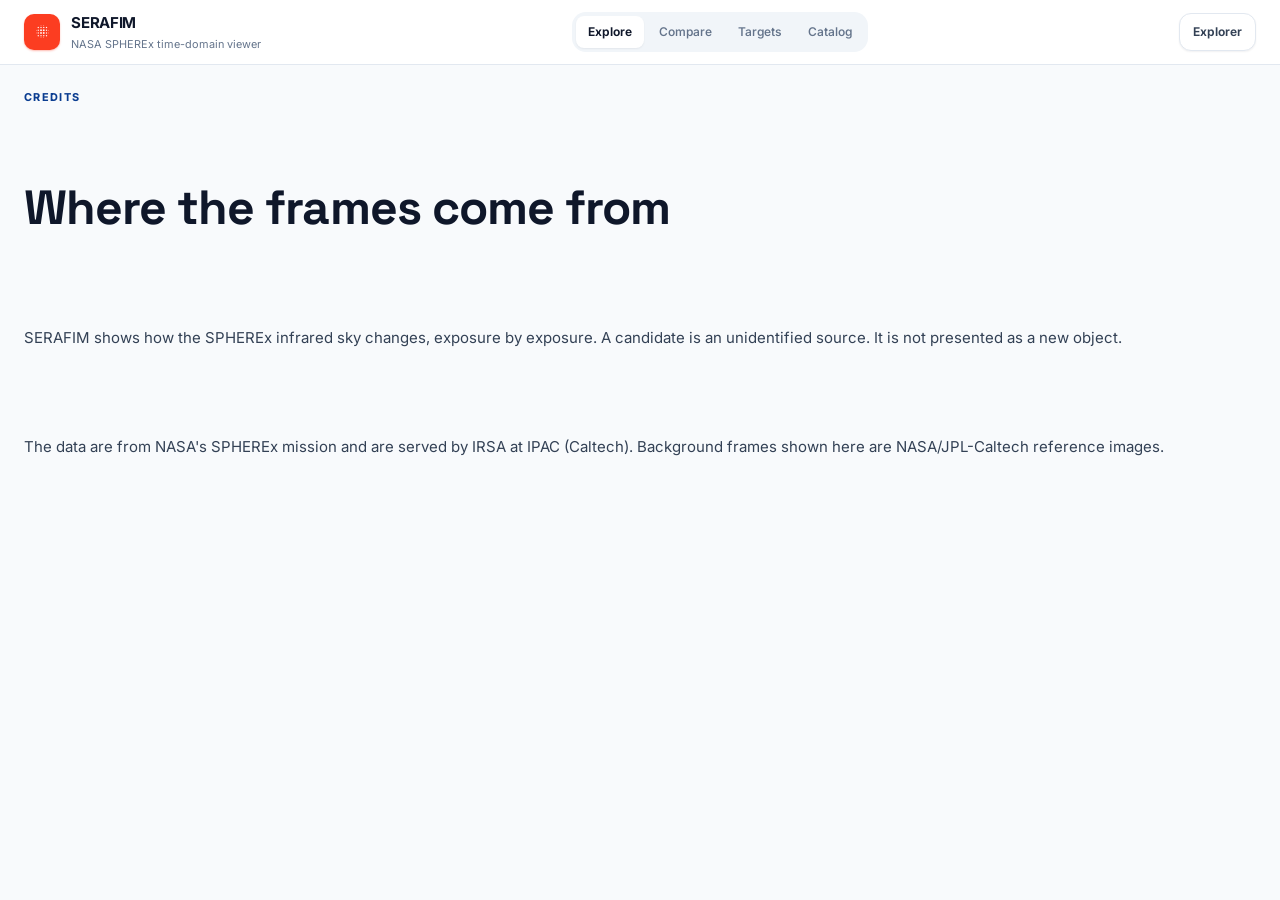
==== commit 22eff5e0: "feat(web): add the observation summary before the comparison The viewer layout stays put. The new bl" ====
--- a/web/about.html
+++ b/web/about.html
@@ -8,7 +8,7 @@
   <link rel="preconnect" href="https://fonts.gstatic.com" crossorigin>
   <link href="https://fonts.googleapis.com/css2?family=Inter:wght@400;600;700&family=JetBrains+Mono:wght@500;700&family=Space+Grotesk:wght@600;700&display=swap" rel="stylesheet">
   <link href="https://fonts.googleapis.com/css2?family=Material+Symbols+Outlined:opsz,wght,FILL,GRAD@24,500,0,0&display=swap" rel="stylesheet">
-  <link rel="stylesheet" href="css/styles.css?v=stitch">
+  <link rel="stylesheet" href="css/styles.css?v=palette">
   <script>
     if (localStorage.getItem("serafim-console") === "dark") document.documentElement.dataset.theme = "dark";
   </script>
--- a/web/css/styles.css
+++ b/web/css/styles.css
@@ -5,19 +5,22 @@
   --muted: #64748b;
   --line: #e2e8f0;
   --line-strong: #cbd5e1;
-  --accent: #4f46e5;
-  --accent-dim: #eef2ff;
-  --accent-ink: #4338ca;
-  --amber: #f59e0b;
-  --amber-ink: #b45309;
-  --amber-dim: #fffbeb;
+  --accent: #0b3d91;
+  --accent-dim: #e7eef8;
+  --accent-ink: #0b3d91;
+  --amber: #f5c400;
+  --amber-ink: #8a6800;
+  --amber-dim: #fff6d6;
+  --red: #fc3d21;
   --card: #ffffff;
   --green: #059669;
-  --danger: #e11d48;
+  --danger: #fc3d21;
   --mini: #f8fafc;
   --top: #ffffff;
   --btn: #ffffff;
   --soft: #f1f5f9;
+  --soft-hover: #e2e8f0;
+  --surface: #ffffff;
   --shadow: 0 1px 2px rgba(15, 23, 42, 0.06);
   --radius: 16px;
   --radius-sm: 12px;
@@ -26,29 +29,29 @@
 }
 
 html[data-theme="dark"] {
-  --bg: #030712;
-  --ink: #e8eef7;
-  --text: #d5deea;
-  --muted: #8ea0b5;
-  --line: #1e2a3a;
-  --line-strong: #31445c;
-  --accent: #67e8f9;
-  --accent-dim: rgba(103, 232, 249, 0.16);
-  --accent-ink: #67e8f9;
-  --amber: #f5a524;
-  --amber-ink: #f5a524;
-  --amber-dim: rgba(245, 165, 36, 0.14);
-  --card: #0b0f19;
+  --bg: #0b1120;
+  --ink: #f8fafc;
+  --text: #cbd5e1;
+  --muted: #94a3b8;
+  --line: #1e293b;
+  --line-strong: #334155;
+  --accent: #0b3d91;
+  --accent-dim: rgba(11, 61, 145, 0.35);
+  --accent-ink: #8eb4ff;
+  --amber: #f5c400;
+  --amber-ink: #f5c400;
+  --amber-dim: rgba(245, 196, 0, 0.16);
+  --red: #fc3d21;
+  --card: #111827;
   --green: #34d399;
-  --danger: #fb7185;
-  --mini: rgba(3, 7, 18, 0.35);
-  --top: rgba(3, 7, 18, 0.92);
-  --btn: transparent;
-  --soft: transparent;
-  --shadow: none;
-  --radius: 0px;
-  --radius-sm: 0px;
-  --pill: 0px;
+  --danger: #fc3d21;
+  --mini: #0f172a;
+  --top: #0f172a;
+  --btn: #1e293b;
+  --soft: #1e293b;
+  --soft-hover: #334155;
+  --surface: #1e293b;
+  --shadow: 0 1px 2px rgba(0, 0, 0, 0.35);
   color-scheme: dark;
 }
 
@@ -62,13 +65,6 @@
   color: var(--text);
   font: 15px/1.55 Inter, "Segoe UI", sans-serif;
   background: var(--bg);
-}
-
-html[data-theme="dark"] body {
-  background-image:
-    linear-gradient(rgba(103, 232, 249, 0.035) 1px, transparent 1px),
-    linear-gradient(90deg, rgba(103, 232, 249, 0.035) 1px, transparent 1px);
-  background-size: 28px 28px;
 }
 
 h1, h2, h3, .num {
@@ -119,17 +115,9 @@
   display: grid;
   place-items: center;
   border-radius: 10px;
-  background: var(--accent);
+  background: var(--red);
   color: white;
-  box-shadow: 0 1px 2px rgba(79, 70, 229, 0.35);
-}
-html[data-theme="dark"] .logo,
-html[data-theme="dark"] .mark-logo {
-  background: var(--bg);
-  color: var(--accent);
-  border: 1px solid var(--accent);
-  border-radius: 0;
-  box-shadow: none;
+  box-shadow: 0 1px 2px rgba(252, 61, 33, 0.35);
 }
 .brand-name { display: flex; align-items: center; gap: 0.45rem; font-weight: 700; letter-spacing: -0.02em; }
 .badge-mini {
@@ -140,16 +128,9 @@
   text-transform: uppercase;
   color: var(--accent-ink);
   background: var(--accent-dim);
-  border: 1px solid #c7d2fe;
+  border: 1px solid color-mix(in srgb, var(--accent) 35%, transparent);
   border-radius: 6px;
   padding: 0.05rem 0.35rem;
-}
-html[data-theme="dark"] .badge-mini {
-  font-family: "JetBrains Mono", ui-monospace, monospace;
-  color: var(--amber);
-  background: transparent;
-  border-color: var(--amber);
-  border-radius: 0;
 }
 .brand small {
   display: block;
@@ -173,26 +154,13 @@
   font-weight: 550;
   border-radius: 8px;
 }
-.nav a:hover, .nav a:focus-visible { color: var(--ink); background: white; }
+.nav a:hover, .nav a:focus-visible { color: var(--ink); background: var(--surface); }
 .nav a[href="#visor"], .nav a[href="index.html#visor"] {
-  background: white;
+  background: var(--surface);
   color: var(--ink);
   font-weight: 650;
   box-shadow: var(--shadow);
 }
-html[data-theme="dark"] .nav { background: transparent; padding: 0; border-radius: 0; }
-html[data-theme="dark"] .nav a {
-  border-radius: 0;
-  font-size: 0.72rem;
-  font-weight: 650;
-  letter-spacing: 0.08em;
-  text-transform: uppercase;
-  border-bottom: 1px solid transparent;
-}
-html[data-theme="dark"] .nav a[href="#visor"],
-html[data-theme="dark"] .nav a[href="index.html#visor"] { background: transparent; box-shadow: none; color: var(--muted); font-weight: 650; }
-html[data-theme="dark"] .nav a:hover,
-html[data-theme="dark"] .nav a:focus-visible { color: var(--accent); background: transparent; border-bottom-color: var(--accent); }
 
 .tools { display: flex; gap: 0.45rem; }
 
@@ -210,41 +178,24 @@
   font-weight: 650;
   box-shadow: var(--shadow);
 }
-.ghost:hover, .soft:hover { background: var(--soft); }
+.ghost:hover { background: var(--soft); }
+.soft:hover { background: var(--soft-hover); }
 .ghost:disabled { opacity: 0.45; cursor: not-allowed; }
 .primary {
   background: var(--accent);
   border-color: var(--accent);
   color: white;
 }
-.primary:hover { background: #4338ca; color: white; }
+.primary:hover { background: color-mix(in srgb, var(--accent) 82%, black); color: white; }
 .amber { border-color: var(--amber); color: var(--amber-ink); }
 button.amber, a.amber {
   background: var(--amber);
   border-color: var(--amber);
-  color: white;
-}
-button.amber:hover, a.amber:hover { background: #d97706; color: white; }
-.soft { width: 100%; background: var(--soft); border-color: transparent; color: #334155; box-shadow: none; }
-.soft:hover { background: #e2e8f0; }
+  color: #0b3d91;
+}
+button.amber:hover, a.amber:hover { background: color-mix(in srgb, var(--amber) 86%, black); color: #0b3d91; }
+.soft { width: 100%; background: var(--soft); border-color: transparent; color: var(--text); box-shadow: none; }
 .wide { width: 100%; }
-html[data-theme="dark"] .ghost,
-html[data-theme="dark"] .primary,
-html[data-theme="dark"] .amber,
-html[data-theme="dark"] .soft {
-  background: transparent;
-  color: var(--ink);
-  box-shadow: none;
-  text-transform: uppercase;
-  letter-spacing: 0.08em;
-  font-size: 0.72rem;
-  padding: 0.4rem 0.65rem;
-}
-html[data-theme="dark"] .primary { border-color: var(--accent); color: var(--accent); }
-html[data-theme="dark"] .primary:hover { background: transparent; color: var(--accent); }
-html[data-theme="dark"] button.amber,
-html[data-theme="dark"] a.amber { background: transparent; color: var(--amber); }
-html[data-theme="dark"] .soft { color: var(--ink); }
 #theme-icon { color: var(--amber); }
 
 .page { padding: 2.4rem 0 3rem; display: flex; flex-direction: column; gap: 3.5rem; }
@@ -255,7 +206,7 @@
   align-items: center;
   gap: 0.45rem;
   padding: 0.2rem 0.7rem;
-  border: 1px solid #c7d2fe;
+  border: 1px solid color-mix(in srgb, var(--accent) 35%, transparent);
   border-radius: var(--pill);
   background: var(--accent-dim);
   color: var(--accent-ink);
@@ -274,7 +225,7 @@
 
 .kicker {
   margin: 0 0 0.2rem;
-  color: var(--accent);
+  color: var(--accent-ink);
   font-size: 0.68rem;
   font-weight: 750;
   letter-spacing: 0.12em;
@@ -286,6 +237,7 @@
 .region-grid { grid-template-columns: repeat(3, 1fr); padding-top: 0.85rem; }
 .stat-grid { grid-template-columns: repeat(4, 1fr); }
 .split { grid-template-columns: 1.35fr 0.85fr; align-items: start; }
+#comparador .split { grid-template-columns: 1fr 1fr; align-items: stretch; }
 .gif-layout { grid-template-columns: 0.85fr 1.15fr; align-items: start; }
 
 .card, .panel, .photo, .epoch, .gif-controls, .event, .table-wrap, dialog {
@@ -302,14 +254,14 @@
   position: relative;
   min-height: 12rem;
 }
-.card.active { border: 2px solid #fbbf24; }
+.card.active { border: 2px solid var(--amber); }
 .card h3 { margin: 0; font-size: 1rem; color: var(--ink); }
 .card p { margin: 0.35rem 0 0; color: var(--muted); font-size: 0.78rem; }
 .flag {
   position: absolute;
   top: -0.65rem;
   left: 1rem;
-  background: var(--amber);
+  background: var(--red);
   color: white;
   font-size: 0.6rem;
   font-weight: 750;
@@ -321,7 +273,7 @@
 .card-title { display: flex; justify-content: space-between; gap: 0.5rem; align-items: center; }
 .code {
   font-family: "JetBrains Mono", ui-monospace, monospace;
-  color: var(--accent);
+  color: var(--accent-ink);
   font-size: 0.68rem;
   margin-right: 0.35rem;
 }
@@ -338,24 +290,45 @@
   color: var(--muted);
   white-space: nowrap;
 }
-.tag.amber { color: var(--amber-ink); border-color: #fde68a; background: var(--amber-dim); }
-.tag.green { color: var(--green); border-color: #a7f3d0; background: #ecfdf5; }
-.tag.indigo { color: var(--accent-ink); border-color: #c7d2fe; background: var(--accent-dim); }
-html[data-theme="dark"] .tag.green,
-html[data-theme="dark"] .tag.indigo,
-html[data-theme="dark"] .tag.amber { background: transparent; }
+.tag.amber { color: var(--amber-ink); border-color: color-mix(in srgb, var(--amber) 45%, transparent); background: var(--amber-dim); }
+.tag.green { color: var(--green); border-color: color-mix(in srgb, var(--green) 40%, transparent); background: color-mix(in srgb, var(--green) 12%, var(--card)); }
+.tag.indigo { color: var(--accent-ink); border-color: color-mix(in srgb, var(--accent) 35%, transparent); background: var(--accent-dim); }
 
 .sky {
   position: relative;
   aspect-ratio: 4 / 3;
   overflow: hidden;
-  border: 1px solid #cbd5e1;
+  border: 1px solid var(--line-strong);
   border-radius: var(--radius);
   background: #020617;
   box-shadow: 0 8px 24px rgba(15, 23, 42, 0.18);
 }
-html[data-theme="dark"] .sky { border-radius: 0; box-shadow: inset 0 0 0 1px rgba(103, 232, 249, 0.18); }
 .sky-grid, .sky-glow, .sky img, .sky svg, .reticle, .scan { position: absolute; inset: 0; }
+.sky-stage {
+  position: absolute;
+  left: 0;
+  top: 50%;
+  width: 100%;
+  aspect-ratio: 1;
+  transform: translateY(-50%);
+}
+.sky-stage img, .sky-stage svg { width: 100%; height: 100%; object-fit: fill; }
+.search-form { display: flex; flex-direction: column; gap: 0.55rem; }
+.search-grid { display: grid; grid-template-columns: 1fr 1fr; gap: 0.35rem 0.55rem; }
+.search-grid .label { grid-row: 1; }
+.search-form input {
+  width: 100%;
+  border: 1px solid var(--line);
+  border-radius: var(--radius-sm);
+  background: var(--mini);
+  padding: 0.45rem 0.55rem;
+  font-family: "JetBrains Mono", ui-monospace, monospace;
+  font-size: 0.72rem;
+}
+.card-coords, .card-look { margin: 0; font-size: 0.75rem; }
+.card-coords { font-family: "JetBrains Mono", ui-monospace, monospace; color: var(--muted); }
+.card-look { color: var(--text); }
+.search-cross { stroke: var(--amber); stroke-width: 1.4; fill: none; }
 .sky-grid {
   background-image: radial-gradient(#38bdf8 1px, transparent 1px);
   background-size: 24px 24px;
@@ -365,36 +338,8 @@
 .sky-glow { display: none; }
 .sky img { width: 100%; height: 100%; object-fit: cover; }
 .sky svg { width: 100%; height: 100%; pointer-events: none; }
+#marks { pointer-events: auto; cursor: crosshair; }
 .reticle, .scan, .sky::before, .sky::after { display: none; }
-html[data-theme="dark"] .reticle {
-  display: block;
-  pointer-events: none;
-  background:
-    linear-gradient(#67e8f9, #67e8f9) center / 1px 18% no-repeat,
-    linear-gradient(#67e8f9, #67e8f9) center / 18% 1px no-repeat;
-  opacity: 0.55;
-}
-html[data-theme="dark"] .scan {
-  display: block;
-  pointer-events: none;
-  background: linear-gradient(180deg, transparent, rgba(103, 232, 249, 0.18), transparent);
-  height: 18%;
-  top: -18%;
-  animation: sweep 7s linear infinite;
-}
-html[data-theme="dark"] .sky::before,
-html[data-theme="dark"] .sky::after {
-  content: "";
-  display: block;
-  position: absolute;
-  width: 14px;
-  height: 14px;
-  z-index: 2;
-  pointer-events: none;
-  border: 1px solid #67e8f9;
-}
-html[data-theme="dark"] .sky::before { top: 6px; left: 6px; border-right: 0; border-bottom: 0; }
-html[data-theme="dark"] .sky::after { right: 6px; bottom: 6px; border-left: 0; border-top: 0; }
 
 .mark { pointer-events: auto; cursor: pointer; }
 .known { fill: none; stroke: var(--green); stroke-width: 2; }
@@ -416,6 +361,100 @@
 .float.tr { top: 0.7rem; right: 0.7rem; display: flex; gap: 0.45rem; }
 .float.bl { left: 0.7rem; bottom: 0.7rem; font-family: "JetBrains Mono", ui-monospace, monospace; }
 .float strong { color: white; }
+.sky-tools {
+  position: absolute;
+  z-index: 4;
+  top: 0.7rem;
+  right: 0.7rem;
+  display: flex;
+  gap: 0.4rem;
+}
+.icon-btn {
+  width: 2.1rem;
+  height: 2.1rem;
+  display: grid;
+  place-items: center;
+  border: 1px solid rgba(51, 65, 85, 0.8);
+  border-radius: 10px;
+  background: rgba(15, 23, 42, 0.88);
+  color: white;
+  cursor: pointer;
+}
+.icon-btn .material-symbols-outlined { font-size: 1.15rem; }
+.search-pop {
+  position: absolute;
+  z-index: 5;
+  top: 3.3rem;
+  right: 0.7rem;
+  width: min(18rem, calc(100% - 1.4rem));
+  display: flex;
+  flex-direction: column;
+  gap: 0.55rem;
+  padding: 0.75rem;
+  border: 1px solid rgba(51, 65, 85, 0.8);
+  border-radius: var(--radius-sm);
+  background: var(--card);
+  color: var(--text);
+}
+.search-pop[hidden] { display: none; }
+.candidate-chip {
+  position: absolute;
+  z-index: 4;
+  left: 16%;
+  top: 38%;
+  margin: 0;
+  padding: 0.28rem 0.55rem;
+  border-radius: 8px;
+  background: rgba(15, 23, 42, 0.9);
+  color: white;
+  font-size: 0.75rem;
+  font-weight: 650;
+}
+.candidate-chip[hidden] { display: none; }
+.panel .control + .control { border-top: 1px solid var(--line); padding-top: 1.1rem; }
+.axis { display: flex; justify-content: space-between; color: var(--muted); font-size: 0.68rem; }
+#summary { margin-top: 1.75rem; display: flex; flex-direction: column; gap: 0.85rem; }
+#summary .card { min-height: 0; gap: 0.35rem; }
+#summary .stat-grid { gap: 0.75rem; }
+#summary h3 { display: flex; align-items: center; gap: 0.45rem; }
+#comparador { margin-top: 1.75rem; display: flex; flex-direction: column; gap: 0.35rem; }
+#comparador[hidden] { display: none; }
+#comparador h2 { font-size: 1.65rem; letter-spacing: -0.03em; }
+#comparador .intro { margin-bottom: 0.85rem; }
+#comparador .split { gap: 1rem; }
+#comparador .photo { padding: 0.85rem 0.9rem 0.9rem; gap: 0.7rem; box-shadow: none; }
+#comparador .photo header { align-items: center; }
+#comparador .frame-title { justify-content: flex-start; gap: 0.45rem; font-size: 0.92rem; }
+#comparador .sky {
+  aspect-ratio: 16 / 10;
+  border-radius: 12px;
+  border-color: #0f172a;
+  box-shadow: none;
+}
+#comparador .sky img,
+#comparador .sky svg { object-fit: fill; }
+#comparador .float.bl {
+  left: 0.65rem;
+  bottom: 0.65rem;
+  font-family: Inter, "Segoe UI", sans-serif;
+  font-size: 0.72rem;
+  font-weight: 650;
+  color: #f5c400;
+  background: rgba(2, 6, 23, 0.78);
+  border-color: rgba(245, 196, 0, 0.35);
+}
+#comparador .photo:last-child .float.bl {
+  color: #e2e8f0;
+  border-color: rgba(148, 163, 184, 0.35);
+}
+.led {
+  width: 0.5rem;
+  height: 0.5rem;
+  border-radius: 50%;
+  background: var(--muted);
+  flex: none;
+}
+.led.amber { background: var(--amber); }
 .tiny { color: #94a3b8; font-family: "JetBrains Mono", ui-monospace, monospace; font-size: 0.62rem; }
 
 .panel {
@@ -469,7 +508,7 @@
 .slider::-webkit-slider-runnable-track {
   height: 6px;
   border-radius: 999px;
-  background: #e2e8f0;
+  background: var(--line-strong);
 }
 .slider::-webkit-slider-thumb {
   appearance: none;
@@ -481,7 +520,7 @@
   border: 2px solid var(--accent);
   box-shadow: var(--shadow);
 }
-.slider::-moz-range-track { height: 6px; border-radius: 999px; background: #e2e8f0; border: 0; }
+.slider::-moz-range-track { height: 6px; border-radius: 999px; background: var(--line-strong); border: 0; }
 .slider::-moz-range-thumb {
   width: 16px;
   height: 16px;
@@ -489,8 +528,6 @@
   background: white;
   border: 2px solid var(--accent);
 }
-html[data-theme="dark"] .slider::-webkit-slider-runnable-track { height: 2px; border-radius: 0; background: var(--line-strong); }
-html[data-theme="dark"] .slider::-webkit-slider-thumb { width: 10px; height: 16px; margin-top: -7px; border-radius: 0; background: var(--amber); border: 0; }
 .checks { display: flex; flex-wrap: wrap; gap: 0.7rem; color: var(--muted); font-size: 0.75rem; }
 .note, .cnn-out { margin: 0.35rem 0 0; color: var(--text); font-size: 0.78rem; }
 .cnn-out { min-height: 2.2rem; }
@@ -501,18 +538,18 @@
 .epoch h3 { margin: 0; font-size: 0.95rem; color: var(--ink); }
 .num { font-size: 1.7rem; line-height: 1; }
 .num.amber { color: var(--amber-ink); }
-.num.indigo { color: var(--accent); }
+.num.indigo { color: var(--accent-ink); }
 .stat p { margin: 0.25rem 0 0; color: var(--muted); font-size: 0.72rem; }
-.stat.warm { background: #fffbeb; border-color: #fde68a; }
-html[data-theme="dark"] .stat.warm { background: transparent; border-color: var(--amber); }
+.stat.warm { background: var(--amber-dim); border-color: color-mix(in srgb, var(--amber) 45%, transparent); }
 .changes { display: flex; flex-wrap: wrap; gap: 0.45rem; align-items: center; color: var(--muted); font-size: 0.75rem; }
 
 .photo { padding: 0.9rem; display: flex; flex-direction: column; gap: 0.6rem; }
 .photo header, .photo .frame-title { display: flex; justify-content: space-between; align-items: center; gap: 0.4rem; font-size: 0.85rem; font-weight: 650; color: var(--ink); }
+.findings { margin-top: 0.85rem; display: flex; flex-direction: column; gap: 0.7rem; }
 .events { display: grid; grid-template-columns: repeat(3, 1fr); gap: 0.85rem; }
-.event { padding: 0.9rem; }
+.event { padding: 0.9rem; display: flex; flex-direction: column; align-items: flex-start; gap: 0.35rem; }
 .event strong { font-size: 0.85rem; color: var(--ink); }
-.event p { margin: 0.3rem 0 0; color: var(--muted); font-size: 0.75rem; }
+.event p { margin: 0; color: var(--muted); font-size: 0.75rem; }
 
 .gif-controls { padding: 1.2rem; display: flex; flex-direction: column; gap: 0.85rem; }
 .choice { display: grid; grid-template-columns: repeat(3, 1fr); gap: 0.4rem; }
@@ -525,12 +562,12 @@
 }
 .sky svg .marker.selected circle,
 .sky svg .marker.selected rect,
-.sky svg .marker.selected polygon { stroke: #f59e0b; stroke-width: 2.2; }
+.sky svg .marker.selected polygon { stroke: var(--amber); stroke-width: 2.2; }
 #flag-notes p { margin: 0.15rem 0 0; }
 .choice button {
   border: 1px solid var(--line);
   border-radius: 10px;
-  background: white;
+  background: var(--surface);
   padding: 0.45rem 0.2rem;
   font-size: 0.72rem;
   font-weight: 650;
@@ -541,25 +578,14 @@
   color: white;
   background: var(--accent);
 }
-html[data-theme="dark"] .choice button {
-  background: transparent;
-  border-radius: 0;
-  text-transform: uppercase;
-  letter-spacing: 0.06em;
-}
-html[data-theme="dark"] .choice button[aria-pressed="true"] {
-  color: var(--accent);
-  background: var(--accent-dim);
-}
 .duration {
-  border: 1px solid #fde68a;
+  border: 1px solid color-mix(in srgb, var(--amber) 45%, transparent);
   border-radius: var(--radius-sm);
   background: var(--amber-dim);
-  color: #92400e;
+  color: var(--amber-ink);
   padding: 0.65rem 0.7rem;
   font-size: 0.75rem;
 }
-html[data-theme="dark"] .duration { background: transparent; color: var(--amber); border-color: var(--amber); font-family: "JetBrains Mono", ui-monospace, monospace; }
 .hint { margin: 0.3rem 0 0; color: var(--muted); font-size: 0.75rem; }
 #spectrum {
   margin: 0.45rem 0 0;
@@ -570,7 +596,7 @@
 }
 #saturated-badge {
   color: var(--amber-ink);
-  border: 1px solid #fde68a;
+  border: 1px solid color-mix(in srgb, var(--amber) 45%, transparent);
   border-radius: var(--radius-sm);
   background: var(--amber-dim);
   padding: 0.3rem 0.45rem;
@@ -595,12 +621,10 @@
 .swatch.discarded { color: var(--muted); font-weight: 700; }
 td.right, th.right { text-align: right; }
 
-.foot { border-top: 1px solid var(--line); background: white; padding: 1.6rem 0 2rem; color: var(--muted); }
-html[data-theme="dark"] .foot { background: transparent; }
+.foot { border-top: 1px solid var(--line); background: var(--card); padding: 1.6rem 0 2rem; color: var(--muted); }
 .foot-inner { display: flex; justify-content: space-between; gap: 1rem; }
 .foot p { margin: 0.3rem 0 0; max-width: 40rem; font-size: 0.75rem; }
 .foot nav { display: flex; flex-wrap: wrap; gap: 0.85rem; font-size: 0.75rem; }
-html[data-theme="dark"] .foot nav { letter-spacing: 0.06em; text-transform: uppercase; font-size: 0.72rem; }
 
 dialog {
   color: var(--text);
@@ -622,7 +646,7 @@
 
 @media (max-width: 980px) {
   .region-grid, .stat-grid { grid-template-columns: 1fr 1fr; }
-  .split, .gif-layout, .events { grid-template-columns: 1fr; }
+  .split, #comparador .split, .gif-layout, .events { grid-template-columns: 1fr; }
   .nav { display: none; }
 }
 @media (max-width: 680px) {
